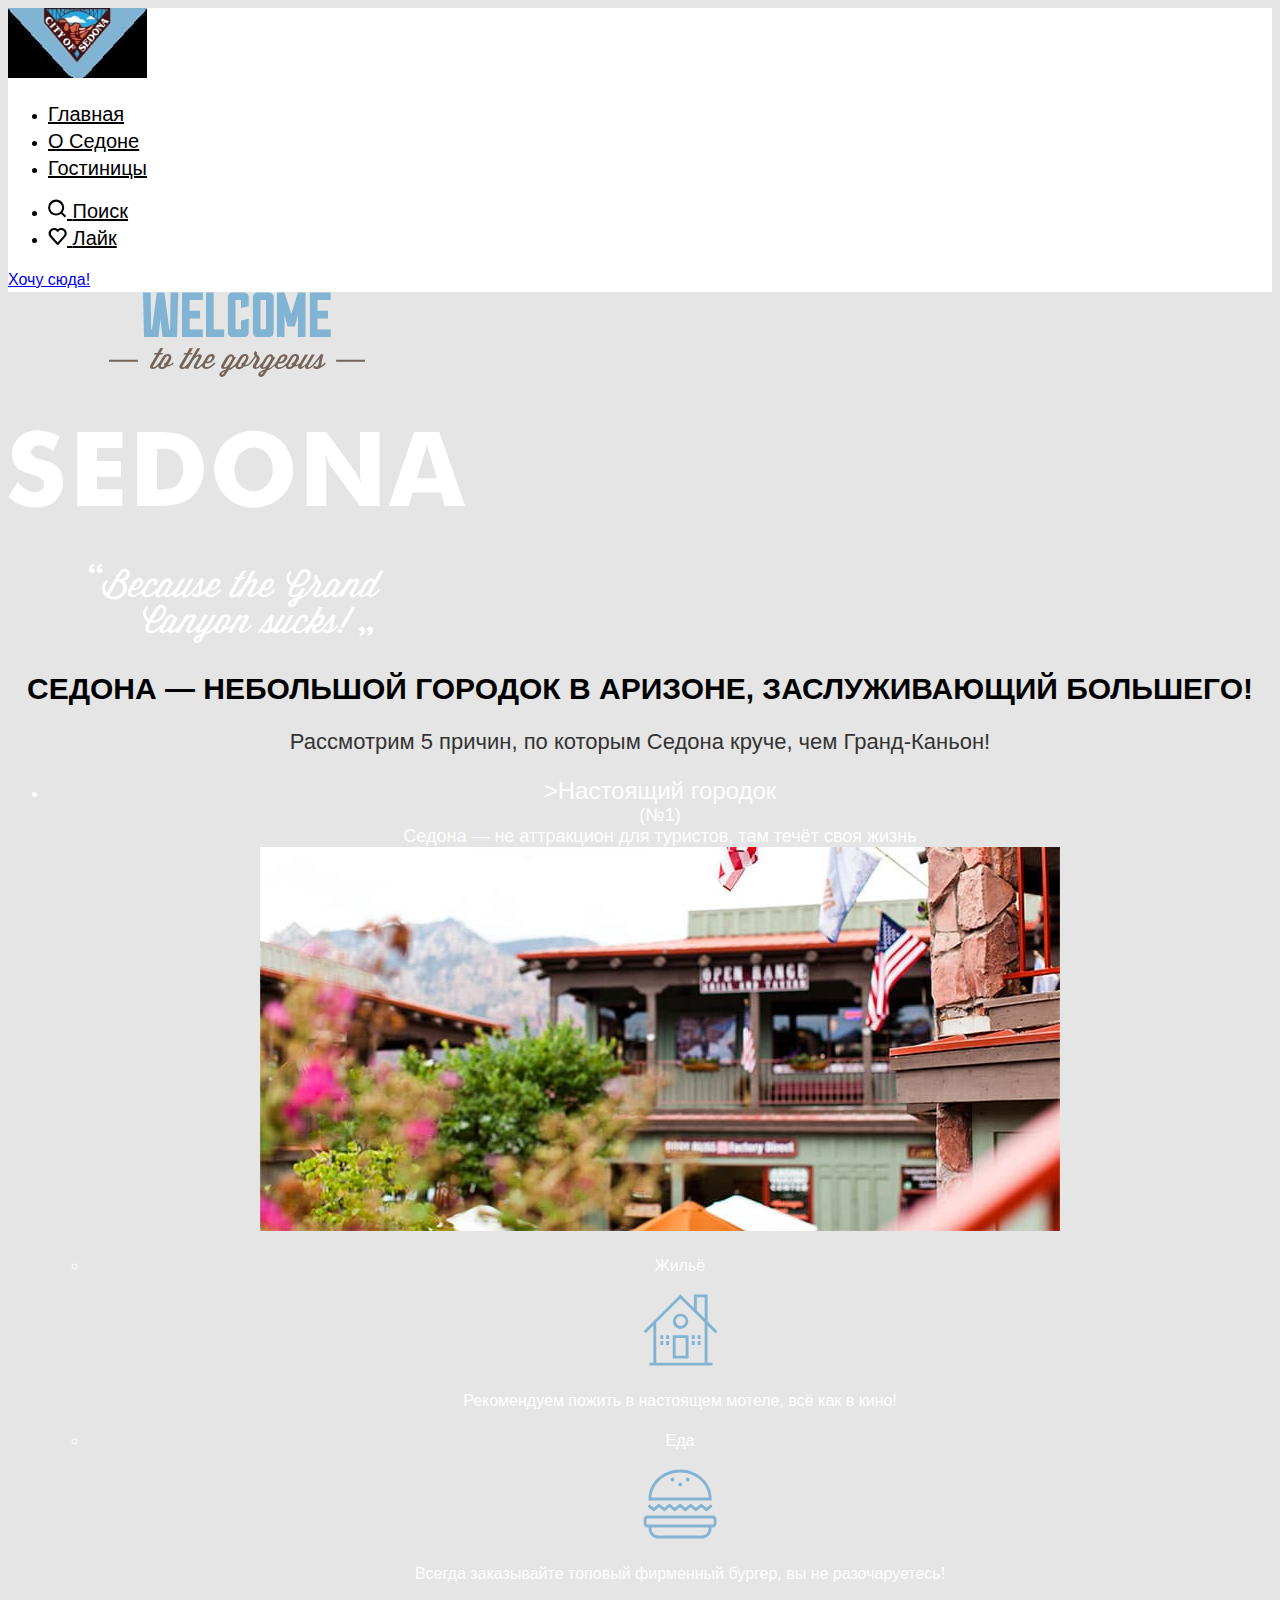
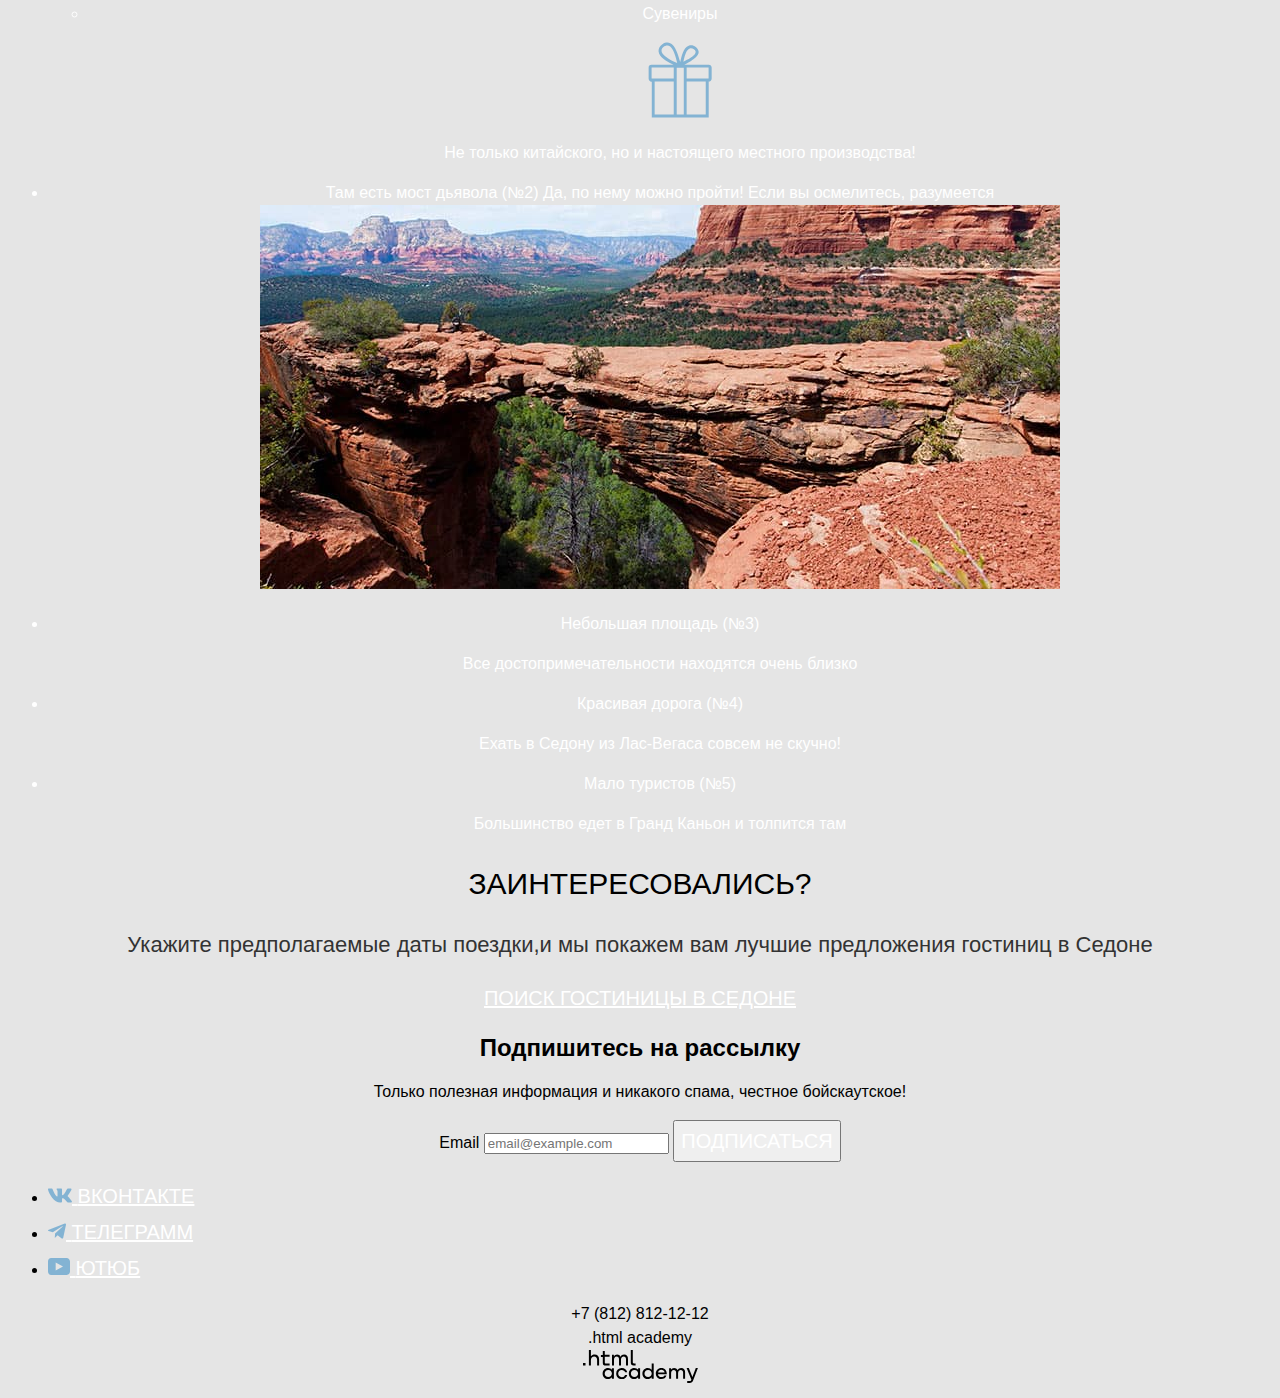
==== index.html @ 37988f54 "Базовая стилизация главной страницы" ====
<!DOCTYPE html>
<html lang="ru">

<head>
  <meta charset="utf-8">
  <title>HTML Academy: Седона</title>

  <link rel="stylesheet" href="styles/styles.css">

</head>

<body>
  <header class="page-header">
    <nav class="navigation">
      <a href="#">
        <img src="images/logo.jpg" width="139" height="70"alt="logo">
      </a>
      <ul class="navigation-list">
        <li class="navigation-item">
          <a class="navigation-link" href="#">Главная</a>
        </li>
        <li class="navigation-item">
          <a class="navigation-link" href="#">О Седоне</a>
        </li>
        <li class="navigation-item">
          <a class="navigation-link" href="catalog.html">Гостиницы</a>
        </li>
      </ul>
      <ul class="navigation-user">
        <li class="navigation-item">
          <a class="navigation-link" href="#"><img src="images/search.svg" alt="search">
            <span class="visually-hidden">
              Поиск
            </span>
          </a>
        </li>
        <li class="navigation-item">
          <a class="navigation-link" href="#"><img src="images/favorite.svg" alt="favorite">
            <span class="visually-hidden">
              Лайк
            </span>
          </a>
        </li>
      </ul>
      <div>
        <a href="#">Хочу сюда!</a>
      </div>

    </nav>
  </header>
  <main class="invite">
    <img class="invite" src="images/welcome.svg" width="458" height="352" alt="welcome-to-sedona">
    <h1 class="clarification">Седона — небольшой городок в Аризоне,
      заслуживающий большего!</h1>
    <p class="clarification-link">Рассмотрим 5 причин, по которым Седона круче, чем Гранд-Каньон!</p>
    <section class="description">
      <ul class="description">
        <li>
          <div class="description-subtitle">>Настоящий городок</div> 
          <div class="description-lead">(№1)</div> 
          <div class="description-text">Седона — не аттракцион для туристов, там течёт своя жизнь</div>
          <img src="images/photo-1.jpg"  width="800" height="384" alt="old-house">
          <ul>
            <li>
              <p>Жильё</p>
              <img src="images/house.svg"  width="75" height="72" alt="house">
              <p> Рекомендуем пожить в настоящем мотеле,
                всё как в кино!</p>
            </li>
            <li>
              <p>Еда</p>
              <img src="images/food.svg" width="74" height="70" alt="food">
              <p>Всегда заказывайте
                топовый фирменный бургер, вы не разочаруетесь!</p>
            </li>
            <li>
              <p>Сувениры</p>
              <img src="images/present.svg"  width="64" height="76" alt="present">
              <p>Не только китайского,
                но и настоящего местного производства!</p>
            </li>
          </ul>
        </li>
        <li>
          <div>Там есть мост дьявола (№2) Да, по нему можно пройти! Если вы осмелитесь, разумеется</div>
          <img src="images/photo-2.jpg"  width="800" height="384" alt="mountain">
        </li>
        <li>
          <p>Небольшая площадь (№3) </p>
          <p>Все достопримечательности находятся очень близко</p>
        </li>
        <li>
          <p>Красивая дорога (№4)</p>
          <p>Ехать в Седону из Лас-Вегаса совсем не скучно!</p>
        </li>
        <li>
          <p>Мало туристов (№5)</p>
          <p>Большинство едет в Гранд Каньон и толпится там</p>
        </li>
      </ul>
    </section>
    <section class="interest">
      <li class="interest-item">
        <p class="interest-text">Заинтересовались?</p>
        <p class="interest-desc">Укажите предполагаемые даты поездки,и мы покажем вам лучшие предложения гостиниц в Седоне
        </p>
        <a class="button" href="#">Поиск гостиницы в Седоне</a>
      </li>
    </section>
  </main>

  <footer class="page-footer">
    <section class="newsletter">
      
      <h2 class="page-footer-title">Подпишитесь на рассылку</h2>
      <p>Только полезная информация и никакого спама, честное бойскаутское!</p>
      <form class="newsletter-form" action="https://echo.htmlacademy.ru/" method="post">
        <label for="newsletter-email">Email</label>
        <input class="field" placeholder="email@example.com" type="email" name="newsletter-email" id="newsletter-email"
          required>
        <button class="button newsletter-button" type="submit">
          <span class="visually-hidden">Подписаться</span>
        </button>
      </form>
    </section>
    <section class="footer-social">
      <ul class="footer-social-list">
        <li class="footer-social-item">
          <a class="button" href="https://vk.com/htmlacademy"><img src="images/vk.svg" alt="vk">
            <span class="visually-hidden">ВКонтакте</span>
          </a>
        </li>
        <li class="footer-social-item">
          <a class="button" href="https://t.me/htmlacademy"><img src="images/telegram.svg" alt="telegram">
            <span class="visually-hidden">Телеграмм</span>
          </a>
        </li>
        <li class="footer-social-item">
          <a class="button" href="https://www.youtube.com/user/htmlacademyru"><img src="images/youtube.svg"
              alt="youtube">
            <span class="visually-hidden">Ютюб</span>
          </a>
        </li>
      </ul>
    </section>
    <li class="contacts-phone" href="tel:+78005558628">+7 (812) 812-12-12</li>
    <li class="about-text" class="htmlacademy-link" href="https://htmlacademy.ru/">.html academy</li>
    <img class="footer-logo-HTML" src="images/HTML Academy.svg" alt="HTML-Academy">

  </footer>


</body>

</html>
---- styles/styles.css ----
@font-face {
  font-family: "PT Sans";
  font-style: normal;
  font-weight: 400;
  src: url("fonts/pt-sans-regular.woff2") format("woff2");
  font-display: swap;
}

@font-face {
  font-family: "PT Sans";
  font-style: normal;
  font-weight: 700;
  src: url("fonts/pt-sans-bold.woff2") format("woff2");
  font-display: swap;
}

@font-face {
  font-family: "PT Sans";
  font-style: italic;
  font-weight: 400;
  src: url("fonts/pt-sans-italic.woff2") format("woff2");
  font-display: swap;
}

@font-face {
  font-family: "PT Sans";
  font-style: italic;
  font-weight: 700;
  src: url("fonts/pt-sans-bold-italic.woff2") format("woff2");
  font-display: swap;
}

body {
  font-family: "PT Sans", sans-serif;
  font-size: 16px;
  line-height: 24px;
  color: #000000;
  background: #E5E5E5;
}

.page-header {
  color: #000000;
  background: #FFFFFF;
}

  .navigation-link {
  font-size: 20px;
  line-height: 26px;
  color: #000000;
}


.invite {
  background-image: url("images/background-header.jpg");
}

.clarification{
  text-align: center;
  text-transform: uppercase;
  font-size: 30px;
  line-height: 36px;
}

.clarification-link{
  text-align: center;
  color: #333333;
  font-size: 22px;
  line-height: 26px;
}

.description{
  text-align: center;
  color: #FFFFFF;
}

.description-subtitle{
  font-size: 24px;
  line-height: 28px;
}

.description-lead{
  font-size: 18px;
line-height: 21px;
}

.description-text{
  font-size: 18px;
  line-height: 21px;
}

.interest{
  text-align: center;
}

.interest-text{
  font-size: 30px;
  line-height: 36px;
  text-transform: uppercase;
}

.interest-desc{
  font-size: 22px;
  line-height: 26px;
  color: #333333;
}

.button{
  font-size: 20px;
  line-height: 36px;
  text-transform: uppercase;
  color: #FFFFFF;
}

.page-footer {
  background-image: url("images/background-footer.jpg")
}

.page-footer {
  text-align: center;
}

.footer-social-item {
  text-align: left;
}

.footer-logo-HTML {
  text-align: right;
}
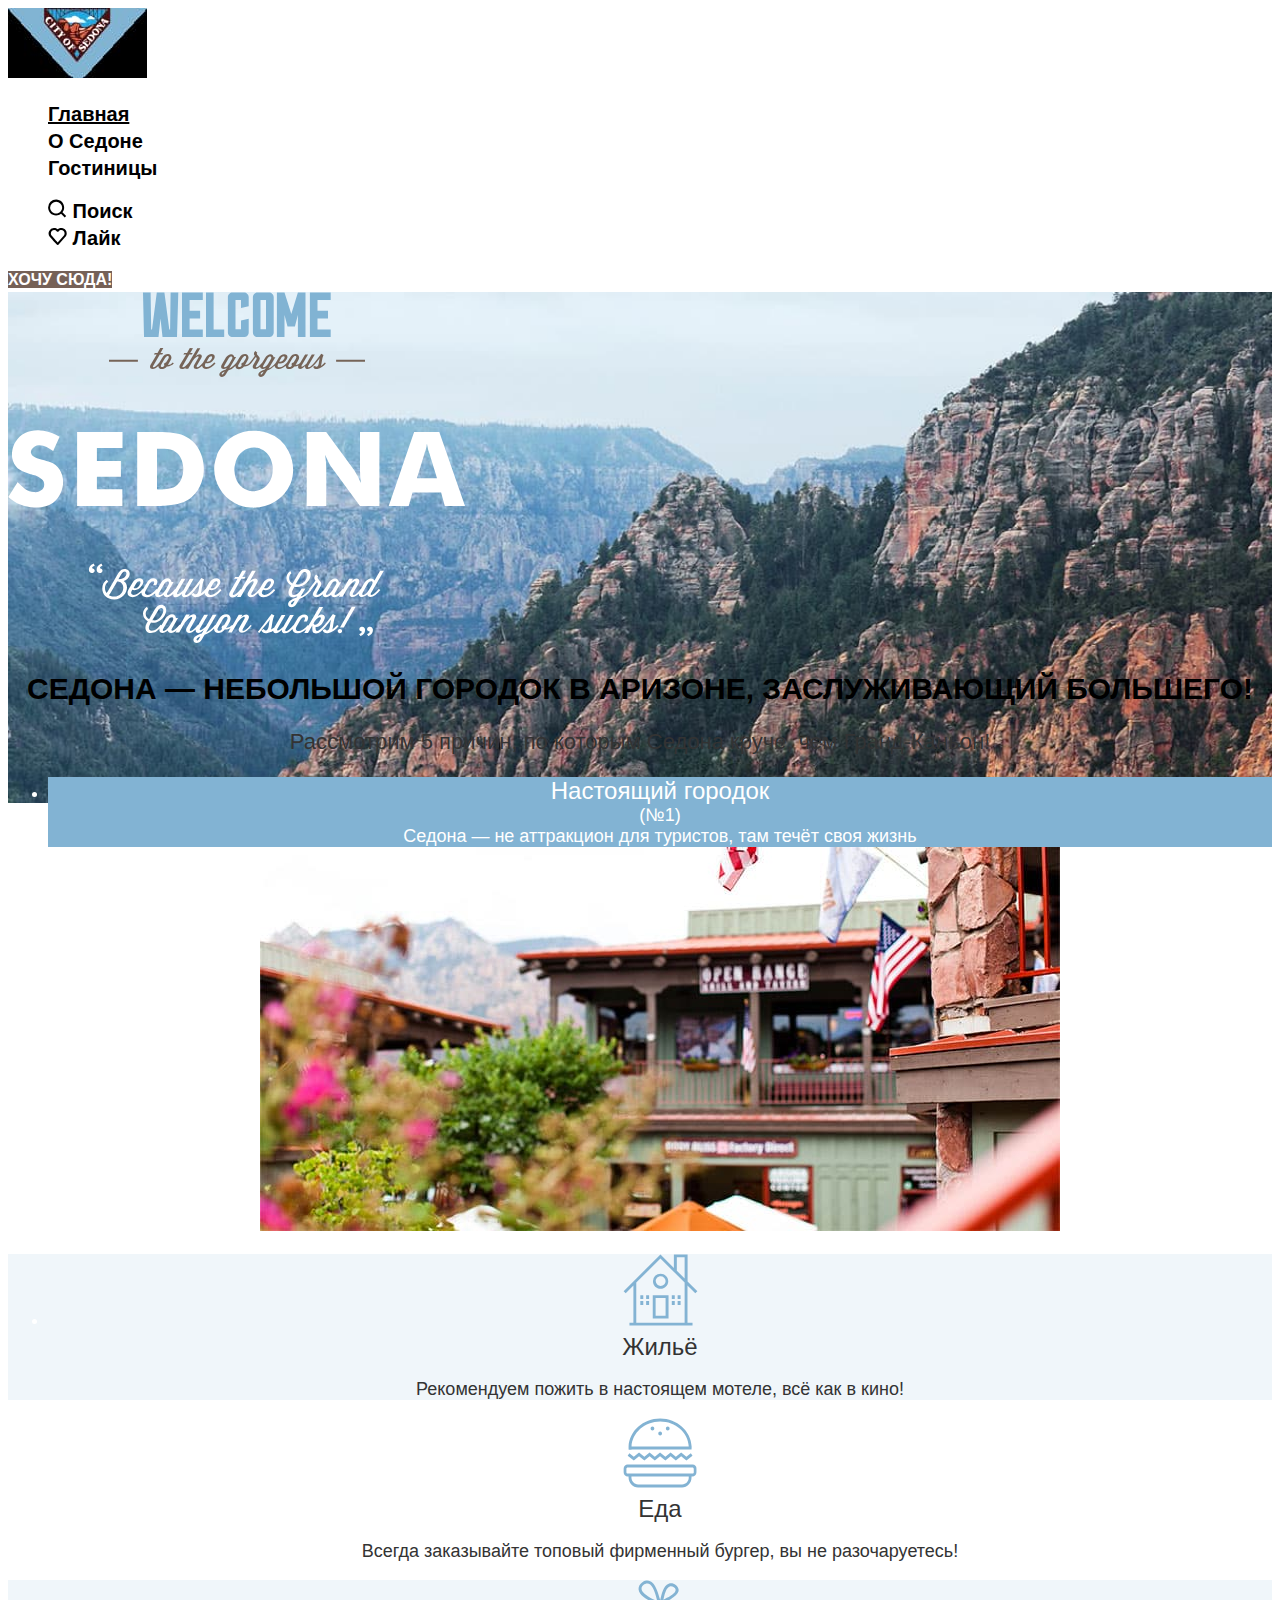
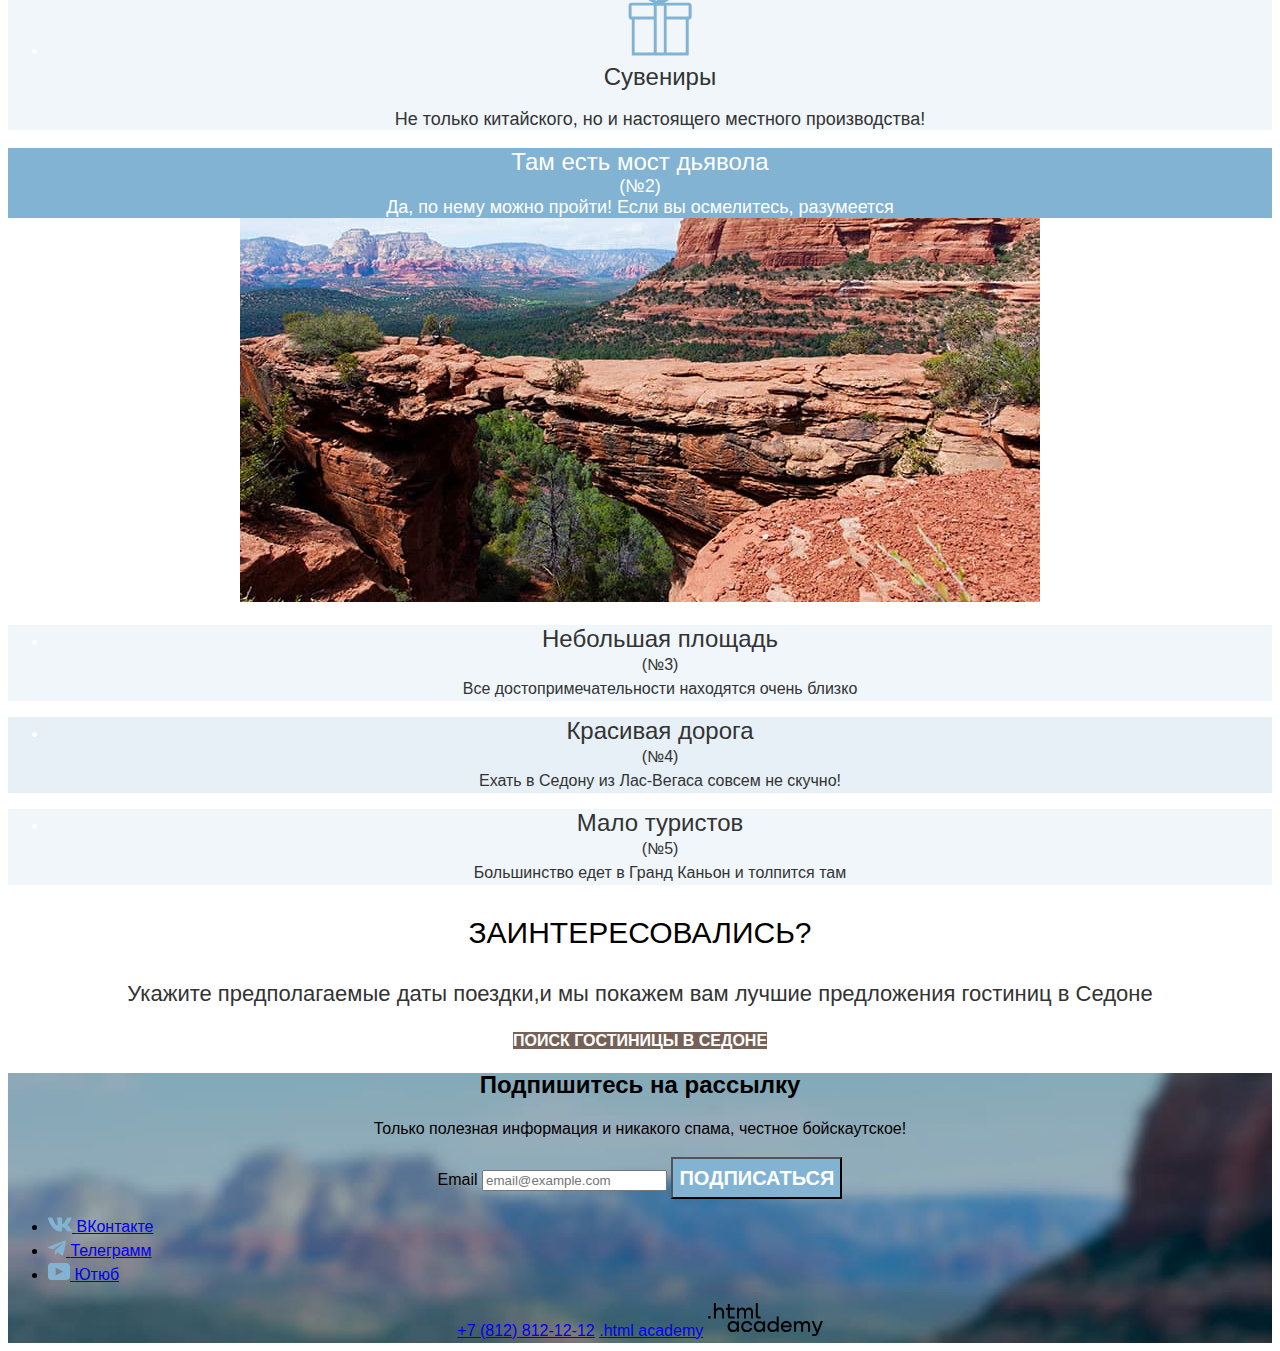
==== commit fd728ce1: "Базовая стилизация главной страницы" ====
--- a/index.html
+++ b/index.html
@@ -13,11 +13,11 @@
   <header class="page-header">
     <nav class="navigation">
       <a href="#">
-        <img src="images/logo.jpg" width="139" height="70"alt="logo">
+        <img src="images/logo.jpg" width="139" height="70" alt="logo">
       </a>
       <ul class="navigation-list">
         <li class="navigation-item">
-          <a class="navigation-link" href="#">Главная</a>
+          <a class="navigation-link-prime" href="#">Главная</a>
         </li>
         <li class="navigation-item">
           <a class="navigation-link" href="#">О Седоне</a>
@@ -43,66 +43,82 @@
         </li>
       </ul>
       <div>
-        <a href="#">Хочу сюда!</a>
+        <a class="button" href="#">Хочу сюда!</a>
       </div>
 
     </nav>
   </header>
   <main class="invite">
-    <img class="invite" src="images/welcome.svg" width="458" height="352" alt="welcome-to-sedona">
+    <img class="invite-img" src="images/welcome.svg" width="458" height="352" alt="welcome-to-sedona">
     <h1 class="clarification">Седона — небольшой городок в Аризоне,
       заслуживающий большего!</h1>
     <p class="clarification-link">Рассмотрим 5 причин, по которым Седона круче, чем Гранд-Каньон!</p>
     <section class="description">
       <ul class="description">
         <li>
-          <div class="description-subtitle">>Настоящий городок</div> 
-          <div class="description-lead">(№1)</div> 
+          <div class="description-subtitle">Настоящий городок</div>
+          <div class="description-lead">(№1)</div>
           <div class="description-text">Седона — не аттракцион для туристов, там течёт своя жизнь</div>
-          <img src="images/photo-1.jpg"  width="800" height="384" alt="old-house">
-          <ul>
-            <li>
-              <p>Жильё</p>
-              <img src="images/house.svg"  width="75" height="72" alt="house">
-              <p> Рекомендуем пожить в настоящем мотеле,
-                всё как в кино!</p>
-            </li>
-            <li>
-              <p>Еда</p>
-              <img src="images/food.svg" width="74" height="70" alt="food">
-              <p>Всегда заказывайте
-                топовый фирменный бургер, вы не разочаруетесь!</p>
-            </li>
-            <li>
-              <p>Сувениры</p>
-              <img src="images/present.svg"  width="64" height="76" alt="present">
-              <p>Не только китайского,
-                но и настоящего местного производства!</p>
-            </li>
-          </ul>
+          <img src="images/photo-1.jpg" width="800" height="384" alt="old-house">
         </li>
+      </ul>
+      <ul class="description-house-all">
         <li>
-          <div>Там есть мост дьявола (№2) Да, по нему можно пройти! Если вы осмелитесь, разумеется</div>
-          <img src="images/photo-2.jpg"  width="800" height="384" alt="mountain">
+          <img class="description-house" src="images/house.svg" width="75" height="72" alt="house">
+          <div class="description-subtitle-house">Жильё</div>
+          <p class="description-house"> Рекомендуем пожить в настоящем мотеле,
+            всё как в кино!</p>
         </li>
+      </ul>
+      <ul class="description-food-all">
         <li>
-          <p>Небольшая площадь (№3) </p>
-          <p>Все достопримечательности находятся очень близко</p>
+          <img class="description-food" src="images/food.svg" width="74" height="70" alt="food">
+          <div class="description-subtitle-food">Еда</div>
+          <p class="description-food">Всегда заказывайте
+            топовый фирменный бургер, вы не разочаруетесь!</p>
         </li>
+      </ul>
+      <ul class="description-present-all">
         <li>
-          <p>Красивая дорога (№4)</p>
-          <p>Ехать в Седону из Лас-Вегаса совсем не скучно!</p>
+          <img class="description-present" src="images/present.svg" width="64" height="76" alt="present">
+          <div class="description-subtitle-present">Сувениры</div>
+          <p class="description-present">Не только китайского,
+            но и настоящего местного производства!</p>
         </li>
+      </ul>
+      <li>
+        <div class="description-subtitle">Там есть мост дьявола</div>
+        <div class="description-lead">(№2)</div>
+        <div class="description-text">Да, по нему можно пройти! Если вы осмелитесь, разумеется</div>
+        <img class="description-place" src="images/photo-2.jpg" width="800" height="384" alt="mountain">
+      </li>
+      <ul class="description-place-all">
         <li>
-          <p>Мало туристов (№5)</p>
-          <p>Большинство едет в Гранд Каньон и толпится там</p>
+          <div class="description-subtitle-place">Небольшая площадь</div>
+          <div class="description-place">(№3) </div>
+          <div class="description-place">Все достопримечательности находятся очень близко</div>
+        </li>
+      </ul>
+      <ul class="description-road-all">
+        <li>
+          <div class="description-subtitle-road">Красивая дорога</div>
+          <div class="description-road">(№4)</div>
+          <div class="description-road">Ехать в Седону из Лас-Вегаса совсем не скучно!</div>
+        </li>
+      </ul>
+      <ul class="description-populace-all">
+        <li>
+          <div class="description-subtitle-populace">Мало туристов</div>
+          <div class="description-populace">(№5)</div>
+          <div class="description-populace">Большинство едет в Гранд Каньон и толпится там</div>
         </li>
       </ul>
     </section>
     <section class="interest">
       <li class="interest-item">
         <p class="interest-text">Заинтересовались?</p>
-        <p class="interest-desc">Укажите предполагаемые даты поездки,и мы покажем вам лучшие предложения гостиниц в Седоне
+        <p class="interest-desc">Укажите предполагаемые даты поездки,и мы покажем вам лучшие предложения гостиниц в
+          Седоне
         </p>
         <a class="button" href="#">Поиск гостиницы в Седоне</a>
       </li>
@@ -111,7 +127,7 @@
 
   <footer class="page-footer">
     <section class="newsletter">
-      
+
       <h2 class="page-footer-title">Подпишитесь на рассылку</h2>
       <p>Только полезная информация и никакого спама, честное бойскаутское!</p>
       <form class="newsletter-form" action="https://echo.htmlacademy.ru/" method="post">
@@ -126,27 +142,28 @@
     <section class="footer-social">
       <ul class="footer-social-list">
         <li class="footer-social-item">
-          <a class="button" href="https://vk.com/htmlacademy"><img src="images/vk.svg" alt="vk">
+          <a class="footer-social-link" href="https://vk.com/htmlacademy"><img src="images/vk.svg" alt="vk">
             <span class="visually-hidden">ВКонтакте</span>
           </a>
         </li>
         <li class="footer-social-item">
-          <a class="button" href="https://t.me/htmlacademy"><img src="images/telegram.svg" alt="telegram">
+          <a class="footer-social-link" href="https://t.me/htmlacademy"><img src="images/telegram.svg" alt="telegram">
             <span class="visually-hidden">Телеграмм</span>
           </a>
         </li>
         <li class="footer-social-item">
-          <a class="button" href="https://www.youtube.com/user/htmlacademyru"><img src="images/youtube.svg"
+          <a class="footer-social-link" href="https://www.youtube.com/user/htmlacademyru"><img src="images/youtube.svg"
               alt="youtube">
             <span class="visually-hidden">Ютюб</span>
           </a>
         </li>
       </ul>
     </section>
-    <li class="contacts-phone" href="tel:+78005558628">+7 (812) 812-12-12</li>
-    <li class="about-text" class="htmlacademy-link" href="https://htmlacademy.ru/">.html academy</li>
-    <img class="footer-logo-HTML" src="images/HTML Academy.svg" alt="HTML-Academy">
-
+    <li>
+      <a class="contacts-phone" href="tel:+78005558628">+7 (812) 812-12-12</a>
+      <a class="about-text" class="htmlacademy-link" href="https://htmlacademy.ru/">.html academy</a>
+      <img class="footer-logo-HTML" src="images/HTML Academy.svg" alt="HTML-Academy">
+    </li>
   </footer>
 
 
--- a/styles/styles.css
+++ b/styles/styles.css
@@ -35,7 +35,35 @@
   font-size: 16px;
   line-height: 24px;
   color: #000000;
-  background: #E5E5E5;
+  background-color: #ffffff;
+}
+
+.button {
+  font-family: inherit;
+  font-size: 16px;
+  line-height: 16px;
+  font-weight: 700;
+  text-align: center;
+  color: #ffffff;
+  background-color: #756157;;
+  text-decoration: none;
+  text-transform: uppercase;
+  cursor: pointer;
+} 
+
+.button-card {
+  color: #242424;
+  background-color: #ffffff;
+}
+
+.button-gallery {
+  color: #242424;
+  background-color: #ffffff;
+}
+
+.button-list{
+  color: #242424;
+  background-color: #ffffff;
 }
 
 .page-header {
@@ -47,11 +75,26 @@
   font-size: 20px;
   line-height: 26px;
   color: #000000;
-}
+  font-weight: 700;
+  text-decoration: none;
+  }
+
+  .navigation-link-prime{
+    font-size: 20px;
+  line-height: 26px;
+  color: #000000;
+  font-weight: 700;
+  }
+
+  .navigation-item{
+    list-style-type: none;
+  }
 
 
 .invite {
-  background-image: url("images/background-header.jpg");
+  background-image: url(../images/background-header.jpg);
+  background-size: 100% auto;
+  background-repeat: no-repeat;
 }
 
 .clarification{
@@ -71,22 +114,124 @@
 .description{
   text-align: center;
   color: #FFFFFF;
+  
 }
 
 .description-subtitle{
   font-size: 24px;
   line-height: 28px;
+  background-color: #82B3D3;
 }
 
 .description-lead{
   font-size: 18px;
 line-height: 21px;
+background-color: #82B3D3;
 }
 
 .description-text{
   font-size: 18px;
   line-height: 21px;
-}
+  background-color: #82B3D3;
+}
+
+.description-house-all{
+  background-color:rgba(131, 179, 211, 0.12);
+}
+
+.description-subtitle-house{
+  color: #333333;
+  Font-style: Bold;
+  Font-size: 24px;
+  Line-height: 28px;
+}
+
+.description-house{
+  font-size: 18px;
+  line-height: 21px;
+  color: #333333;
+}
+
+.description-food-all{
+  background-color:#FFFFFF;
+}
+
+.description-subtitle-food{
+  color: #333333;
+  Font-style: Bold;
+  Font-size: 24px;
+  Line-height: 28px;
+}
+
+.description-food{
+  font-size: 18px;
+  line-height: 21px;
+  color: #333333;
+}
+
+.description-present-all{
+  background-color:rgba(131, 179, 211, 0.12);
+}
+
+.description-subtitle-present{
+  color: #333333;
+  Font-style: Bold;
+  Font-size: 24px;
+  Line-height: 28px;
+}
+
+.description-present{
+  font-size: 18px;
+  line-height: 21px;
+  color: #333333;
+}
+
+.description-place-all{
+  background-color:rgba(131, 179, 211, 0.12);
+}
+
+.description-subtitle-place{
+  color: #333333;
+  Font-style: Bold;
+  Font-size: 24px;
+  Line-height: 28px;
+}
+
+.description-place{
+  color: #333333;
+}
+
+.description-road-all{
+  background-color:rgba(131, 179, 211, 0.2);
+}
+
+.description-subtitle-road{
+  color: #333333;
+  Font-style: Bold;
+  Font-size: 24px;
+  Line-height: 28px;
+}
+
+.description-road{
+  color: #333333;
+}
+
+.description-populace-all{
+  background-color:rgba(131, 179, 211, 0.12);
+}
+
+.description-subtitle-populace{
+  color: #333333;
+  Font-style: Bold;
+  Font-size: 24px;
+  Line-height: 28px;
+}
+
+.description-populace{
+  color: #333333;
+}
+
+
 
 .interest{
   text-align: center;
@@ -104,16 +249,20 @@
   color: #333333;
 }
 
-.button{
+.newsletter-button{
   font-size: 20px;
   line-height: 36px;
   text-transform: uppercase;
   color: #FFFFFF;
+  background-color: #82B3D3;
 }
 
 .page-footer {
-  background-image: url("images/background-footer.jpg")
-}
+  background-image: url(../images/background-footer.jpg);
+  background-size: 100% auto;
+  background-repeat: no-repeat;
+}
+
 
 .page-footer {
   text-align: center;
@@ -125,4 +274,67 @@
 
 .footer-logo-HTML {
   text-align: right;
+}
+
+.inner-header {
+  background-image: url(../images/background-catalog.jpg);
+  background-size: 100%;
+  background-repeat: no-repeat;
+
+}
+
+.breadcrumbs-item{
+  list-style-type: none;
+}
+
+.button-first{
+  background-color: #756157;
+  color: #FFFFFF;
+}
+
+.button-second{
+  background-color: #82B3D3;
+  color: #FFFFFF;
+}
+
+.button-third{
+  background-color: #7DB54F; 
+  color: #FFFFFF;
+}
+
+.button-pagination-link-pagination-current{
+  background-color:#F2F2F2;
+  color:#000000;
+}
+
+.button-pagination-link{
+  background-color: #82B3D3;
+  color: #FFFFFF;
+}
+
+.breadcrumbs-item {
+  font-size: 16px;
+  line-height: 21px;
+}
+
+.catalog-filter-title {
+  font-size: 20px;
+  line-height: 26px;
+  color: #FFFFFF;
+  font-weight: 700;
+}
+
+.catalog-filter-item {
+  color: #FFFFFF;
+  font-weight: 400;
+}
+
+.header-title {
+  font-size: 30px;
+  line-height: 36px;
+  color: #000000;
+}
+
+.select-control {
+  color: #333333;
 }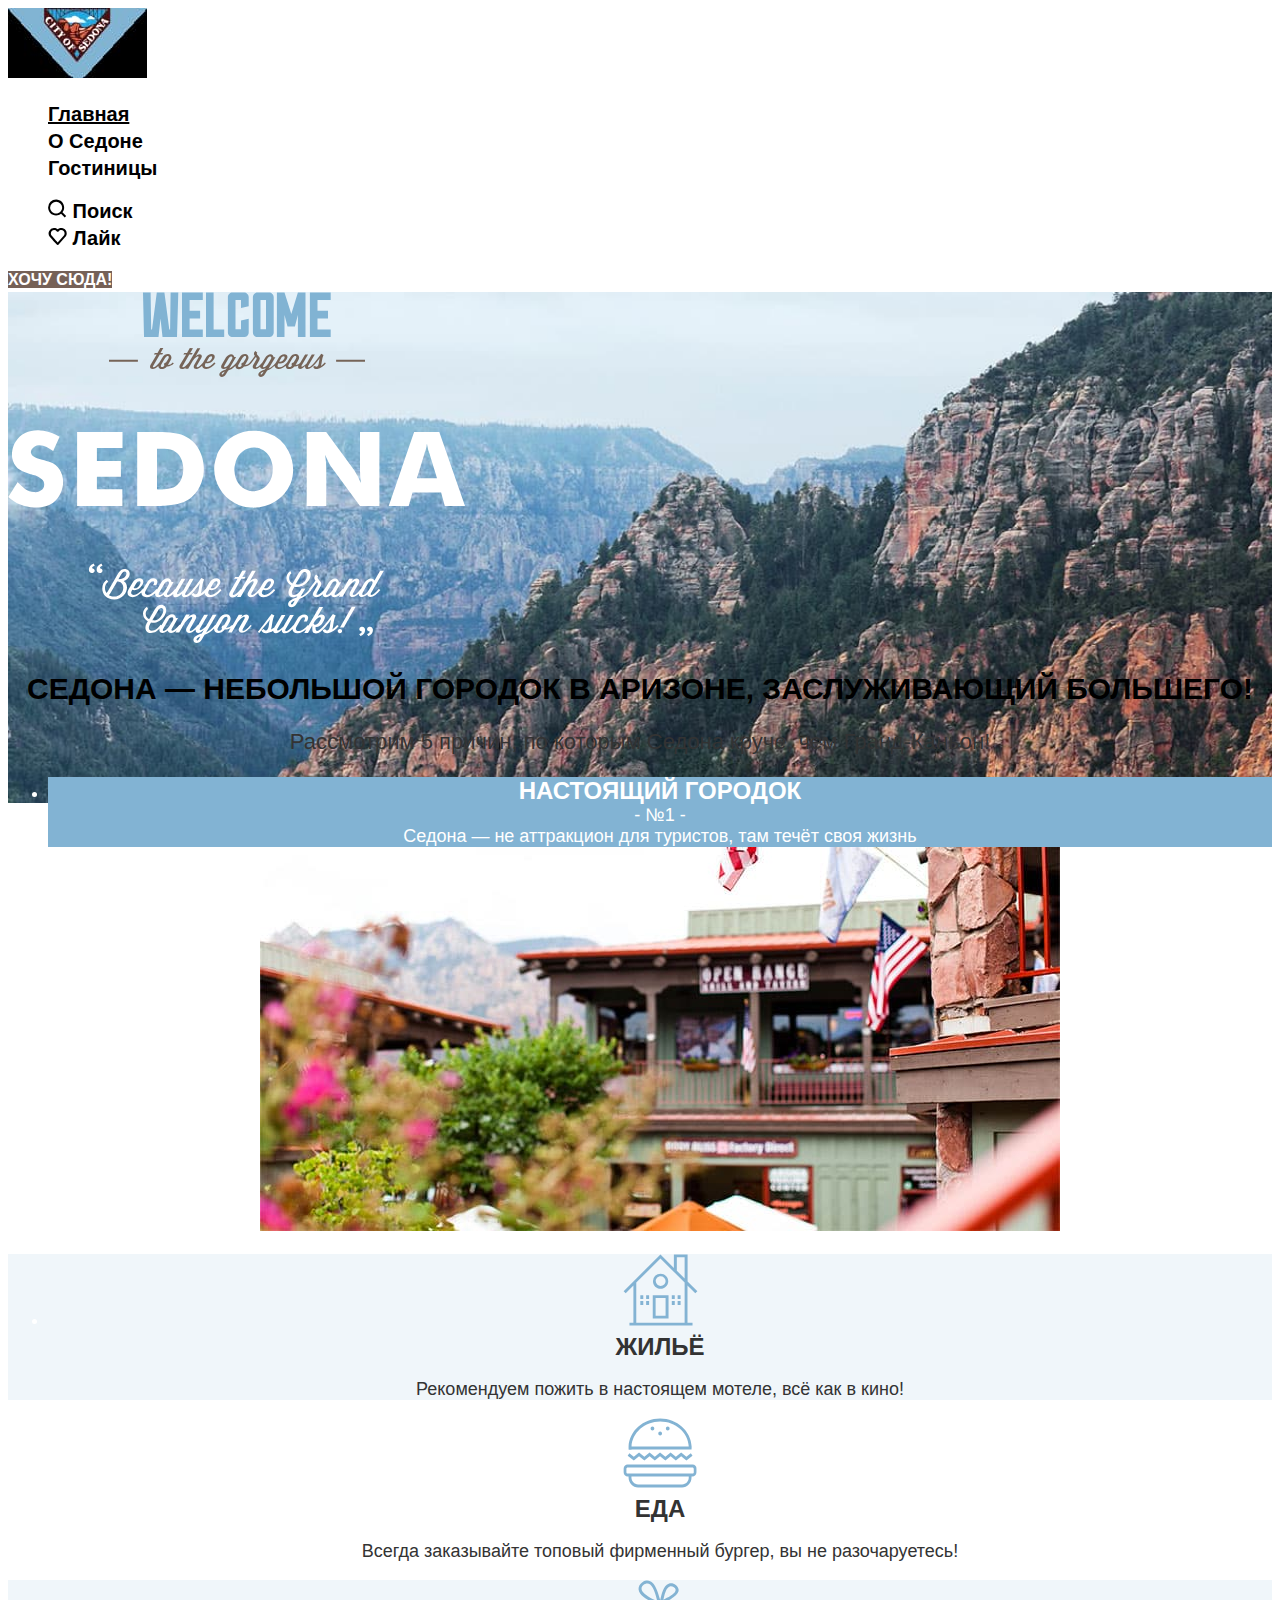
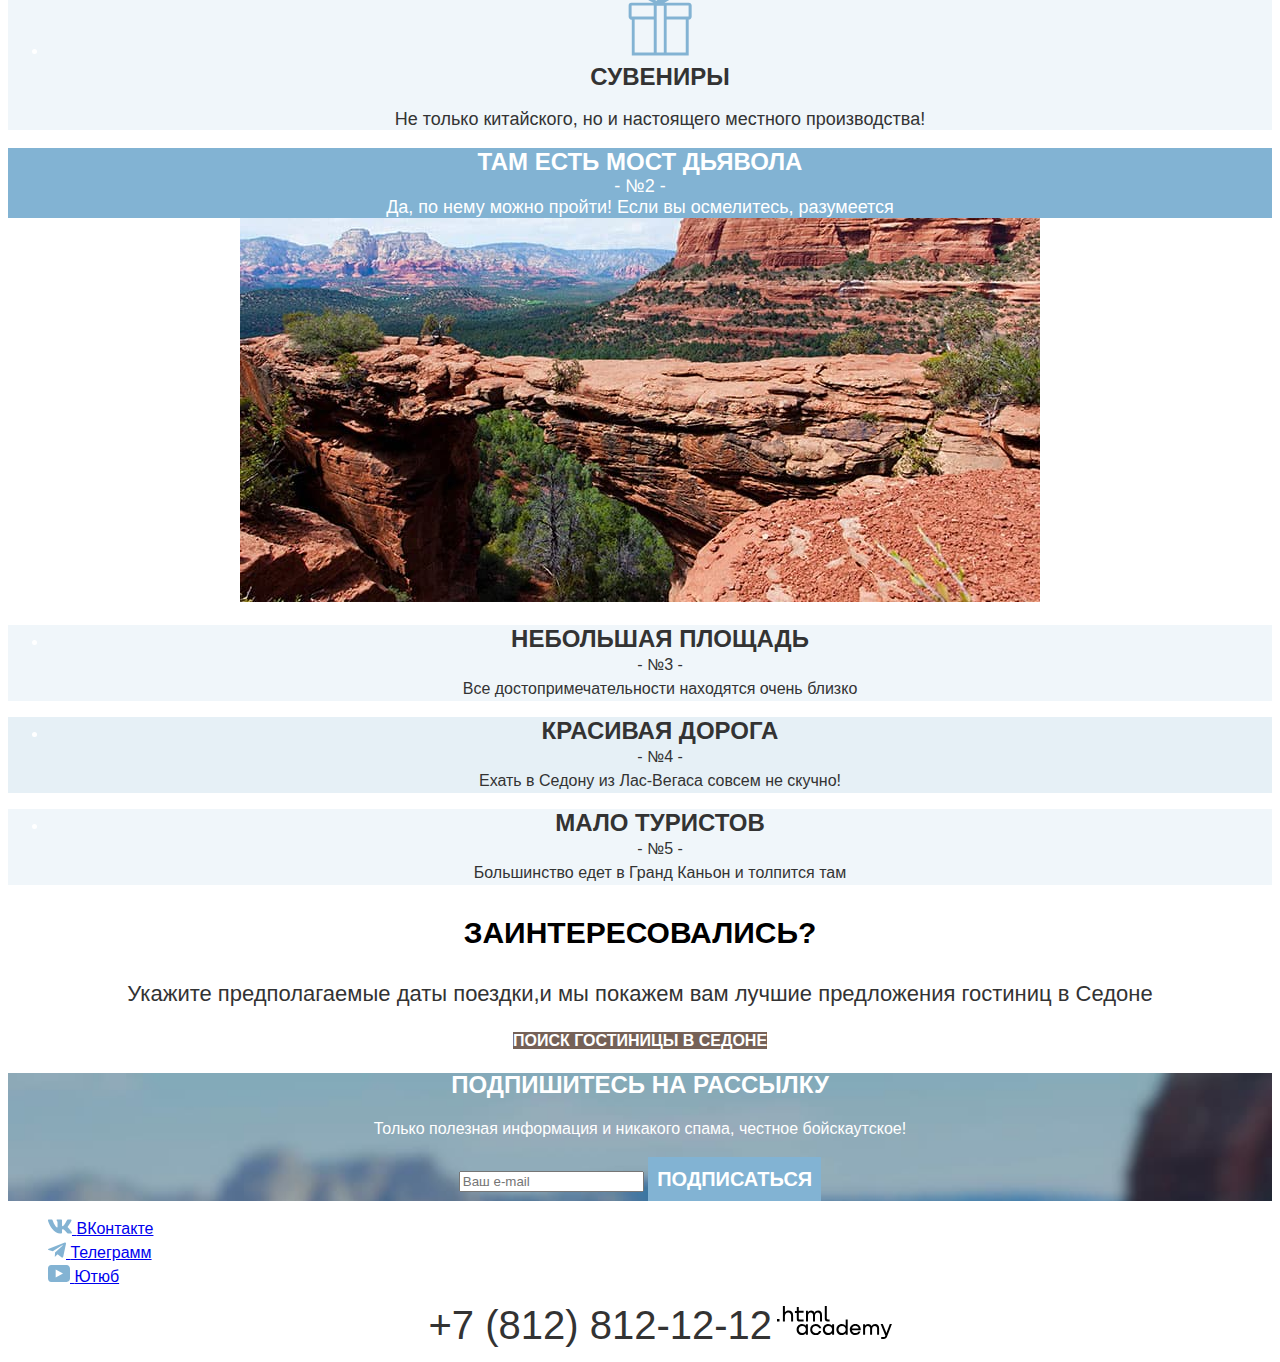
==== commit 57d407f4: "Merge pull request #4 from SeregaGrey/master" ====
--- a/index.html
+++ b/index.html
@@ -45,9 +45,10 @@
       <div>
         <a class="button" href="#">Хочу сюда!</a>
       </div>
-
     </nav>
   </header>
+
+
   <main class="invite">
     <img class="invite-img" src="images/welcome.svg" width="458" height="352" alt="welcome-to-sedona">
     <h1 class="clarification">Седона — небольшой городок в Аризоне,
@@ -57,7 +58,7 @@
       <ul class="description">
         <li>
           <div class="description-subtitle">Настоящий городок</div>
-          <div class="description-lead">(№1)</div>
+          <div class="description-lead">- №1 -</div>
           <div class="description-text">Седона — не аттракцион для туристов, там течёт своя жизнь</div>
           <img src="images/photo-1.jpg" width="800" height="384" alt="old-house">
         </li>
@@ -88,28 +89,28 @@
       </ul>
       <li>
         <div class="description-subtitle">Там есть мост дьявола</div>
-        <div class="description-lead">(№2)</div>
+        <div class="description-lead">- №2 -</div>
         <div class="description-text">Да, по нему можно пройти! Если вы осмелитесь, разумеется</div>
         <img class="description-place" src="images/photo-2.jpg" width="800" height="384" alt="mountain">
       </li>
       <ul class="description-place-all">
         <li>
           <div class="description-subtitle-place">Небольшая площадь</div>
-          <div class="description-place">(№3) </div>
+          <div class="description-place">- №3 - </div>
           <div class="description-place">Все достопримечательности находятся очень близко</div>
         </li>
       </ul>
       <ul class="description-road-all">
         <li>
           <div class="description-subtitle-road">Красивая дорога</div>
-          <div class="description-road">(№4)</div>
+          <div class="description-road">- №4 -</div>
           <div class="description-road">Ехать в Седону из Лас-Вегаса совсем не скучно!</div>
         </li>
       </ul>
       <ul class="description-populace-all">
         <li>
           <div class="description-subtitle-populace">Мало туристов</div>
-          <div class="description-populace">(№5)</div>
+          <div class="description-populace">- №5 -</div>
           <div class="description-populace">Большинство едет в Гранд Каньон и толпится там</div>
         </li>
       </ul>
@@ -123,22 +124,20 @@
         <a class="button" href="#">Поиск гостиницы в Седоне</a>
       </li>
     </section>
-  </main>
-
-  <footer class="page-footer">
     <section class="newsletter">
-
-      <h2 class="page-footer-title">Подпишитесь на рассылку</h2>
+      <h2 class="page-subscribe-title">Подпишитесь на рассылку</h2>
       <p>Только полезная информация и никакого спама, честное бойскаутское!</p>
       <form class="newsletter-form" action="https://echo.htmlacademy.ru/" method="post">
-        <label for="newsletter-email">Email</label>
-        <input class="field" placeholder="email@example.com" type="email" name="newsletter-email" id="newsletter-email"
+        <input class="field" placeholder="Ваш e-mail" type="email" name="newsletter-email" id="newsletter-email"
           required>
         <button class="button newsletter-button" type="submit">
           <span class="visually-hidden">Подписаться</span>
         </button>
       </form>
     </section>
+  </main>
+
+  <footer class="page-footer">
     <section class="footer-social">
       <ul class="footer-social-list">
         <li class="footer-social-item">
@@ -159,14 +158,14 @@
         </li>
       </ul>
     </section>
-    <li>
-      <a class="contacts-phone" href="tel:+78005558628">+7 (812) 812-12-12</a>
-      <a class="about-text" class="htmlacademy-link" href="https://htmlacademy.ru/">.html academy</a>
-      <img class="footer-logo-HTML" src="images/HTML Academy.svg" alt="HTML-Academy">
-    </li>
+    <ul class="footer-contacts-list">
+      <li>
+        <a class="contacts-phone" href="tel:+78005558628">+7 (812) 812-12-12</a>
+        <a class="footer-logo-HTML" href="https://htmlacademy.ru/"><img src="images/HTML Academy.svg"
+            alt="HTML-Academy"></a>
+      </li>
+    </ul>
   </footer>
-
-
 </body>
 
 </html>--- a/styles/styles.css
+++ b/styles/styles.css
@@ -121,6 +121,8 @@
   font-size: 24px;
   line-height: 28px;
   background-color: #82B3D3;
+  font-weight: 700;
+  text-transform: uppercase;
 }
 
 .description-lead{
@@ -144,6 +146,8 @@
   Font-style: Bold;
   Font-size: 24px;
   Line-height: 28px;
+  font-weight: 700;
+  text-transform: uppercase;
 }
 
 .description-house{
@@ -161,6 +165,8 @@
   Font-style: Bold;
   Font-size: 24px;
   Line-height: 28px;
+  font-weight: 700;
+  text-transform: uppercase;
 }
 
 .description-food{
@@ -178,6 +184,8 @@
   Font-style: Bold;
   Font-size: 24px;
   Line-height: 28px;
+  font-weight: 700;
+  text-transform: uppercase;
 }
 
 .description-present{
@@ -195,6 +203,8 @@
   Font-style: Bold;
   Font-size: 24px;
   Line-height: 28px;
+  font-weight: 700;
+  text-transform: uppercase;
 }
 
 .description-place{
@@ -210,6 +220,8 @@
   Font-style: Bold;
   Font-size: 24px;
   Line-height: 28px;
+  font-weight: 700;
+  text-transform: uppercase;
 }
 
 .description-road{
@@ -225,6 +237,8 @@
   Font-style: Bold;
   Font-size: 24px;
   Line-height: 28px;
+  font-weight: 700;
+  text-transform: uppercase;
 }
 
 .description-populace{
@@ -235,18 +249,29 @@
 
 .interest{
   text-align: center;
+  list-style-type: none;
 }
 
 .interest-text{
   font-size: 30px;
   line-height: 36px;
   text-transform: uppercase;
+  font-weight: 700;
 }
 
 .interest-desc{
   font-size: 22px;
   line-height: 26px;
   color: #333333;
+  font-weight: 400;
+}
+
+.newsletter{
+  background-image: url(../images/background-footer.jpg);
+  background-size: 100% auto;
+  background-repeat: no-repeat;
+  text-align: center;
+  color: #FFFFFF;
 }
 
 .newsletter-button{
@@ -255,38 +280,109 @@
   text-transform: uppercase;
   color: #FFFFFF;
   background-color: #82B3D3;
+  border:solid #82B3D3;
+}
+
+.page-subscribe-title{
+  text-transform: uppercase;
 }
 
 .page-footer {
-  background-image: url(../images/background-footer.jpg);
+  text-align: center;
+}
+
+.footer-social-list{
+  list-style-type: none;
+}
+
+.footer-social-item {
+  text-align: left;
+}
+
+.footer-contacts-list{
+  list-style-type: none;
+}
+
+.contacts-phone{
+  text-decoration: none;
+  list-style-type: none;
+  color: #333333;
+  text-align: center;
+  text-transform: uppercase;
+  font-size: 40px;
+  line-height: 40px;
+  font-weight: 400;
+}
+
+.footer-logo-HTML {
+  text-align: right;
+}
+
+
+
+.choice-reserve {
+  background-image: url(../images/background-catalog.jpg);
   background-size: 100% auto;
   background-repeat: no-repeat;
-}
-
-
-.page-footer {
-  text-align: center;
-}
-
-.footer-social-item {
-  text-align: left;
-}
-
-.footer-logo-HTML {
-  text-align: right;
-}
-
-.inner-header {
-  background-image: url(../images/background-catalog.jpg);
-  background-size: 100%;
-  background-repeat: no-repeat;
-
+
+}
+
+.breadcrumbs-item {
+  font-size: 16px;
+  line-height: 21px;
+}
+
+.catalog-filter-title {
+  font-size: 20px;
+  line-height: 26px;
+  color: #FFFFFF;
+  font-weight: 700;
+  text-transform: capitalize;
+}
+
+.catalog-filter-item {
+  color: #FFFFFF;
+  font-weight: 400;
+}
+
+.header-title{
+  font-weight: 700;
+  font-size: 30px;
+  line-height: 36px;
+  text-transform: uppercase;
+  color: #000000;
+}
+
+.select-control {
+  color: #333333;
+}
+
+.inner-header-title{
+  color: #FFFFFF;
+  font-weight: 700;
+  font-size: 60px;
+  line-height: 78px;
+}
+
+.breadcrumbs-link{
+  color: #FFFFFF;
+}
+
+.button-use{
+  background: #82B3D3;
+  color: #FFFFFF;
 }
 
 .breadcrumbs-item{
   list-style-type: none;
 }
 
+.rating{
+  width: 140px;
+  height: 37px;
+  background: #F2F2F2;
+}
+
 .button-first{
   background-color: #756157;
   color: #FFFFFF;
@@ -300,6 +396,10 @@
 .button-third{
   background-color: #7DB54F; 
   color: #FFFFFF;
+}
+
+.pagination-item{
+  box-sizing: border-box;
 }
 
 .button-pagination-link-pagination-current{
@@ -312,29 +412,7 @@
   color: #FFFFFF;
 }
 
-.breadcrumbs-item {
-  font-size: 16px;
-  line-height: 21px;
-}
-
-.catalog-filter-title {
-  font-size: 20px;
-  line-height: 26px;
-  color: #FFFFFF;
-  font-weight: 700;
-}
-
-.catalog-filter-item {
-  color: #FFFFFF;
-  font-weight: 400;
-}
-
-.header-title {
-  font-size: 30px;
-  line-height: 36px;
-  color: #000000;
-}
-
-.select-control {
-  color: #333333;
-}+.newsletter-catalog{
+  text-align: center;
+  text-transform: uppercase;
+}
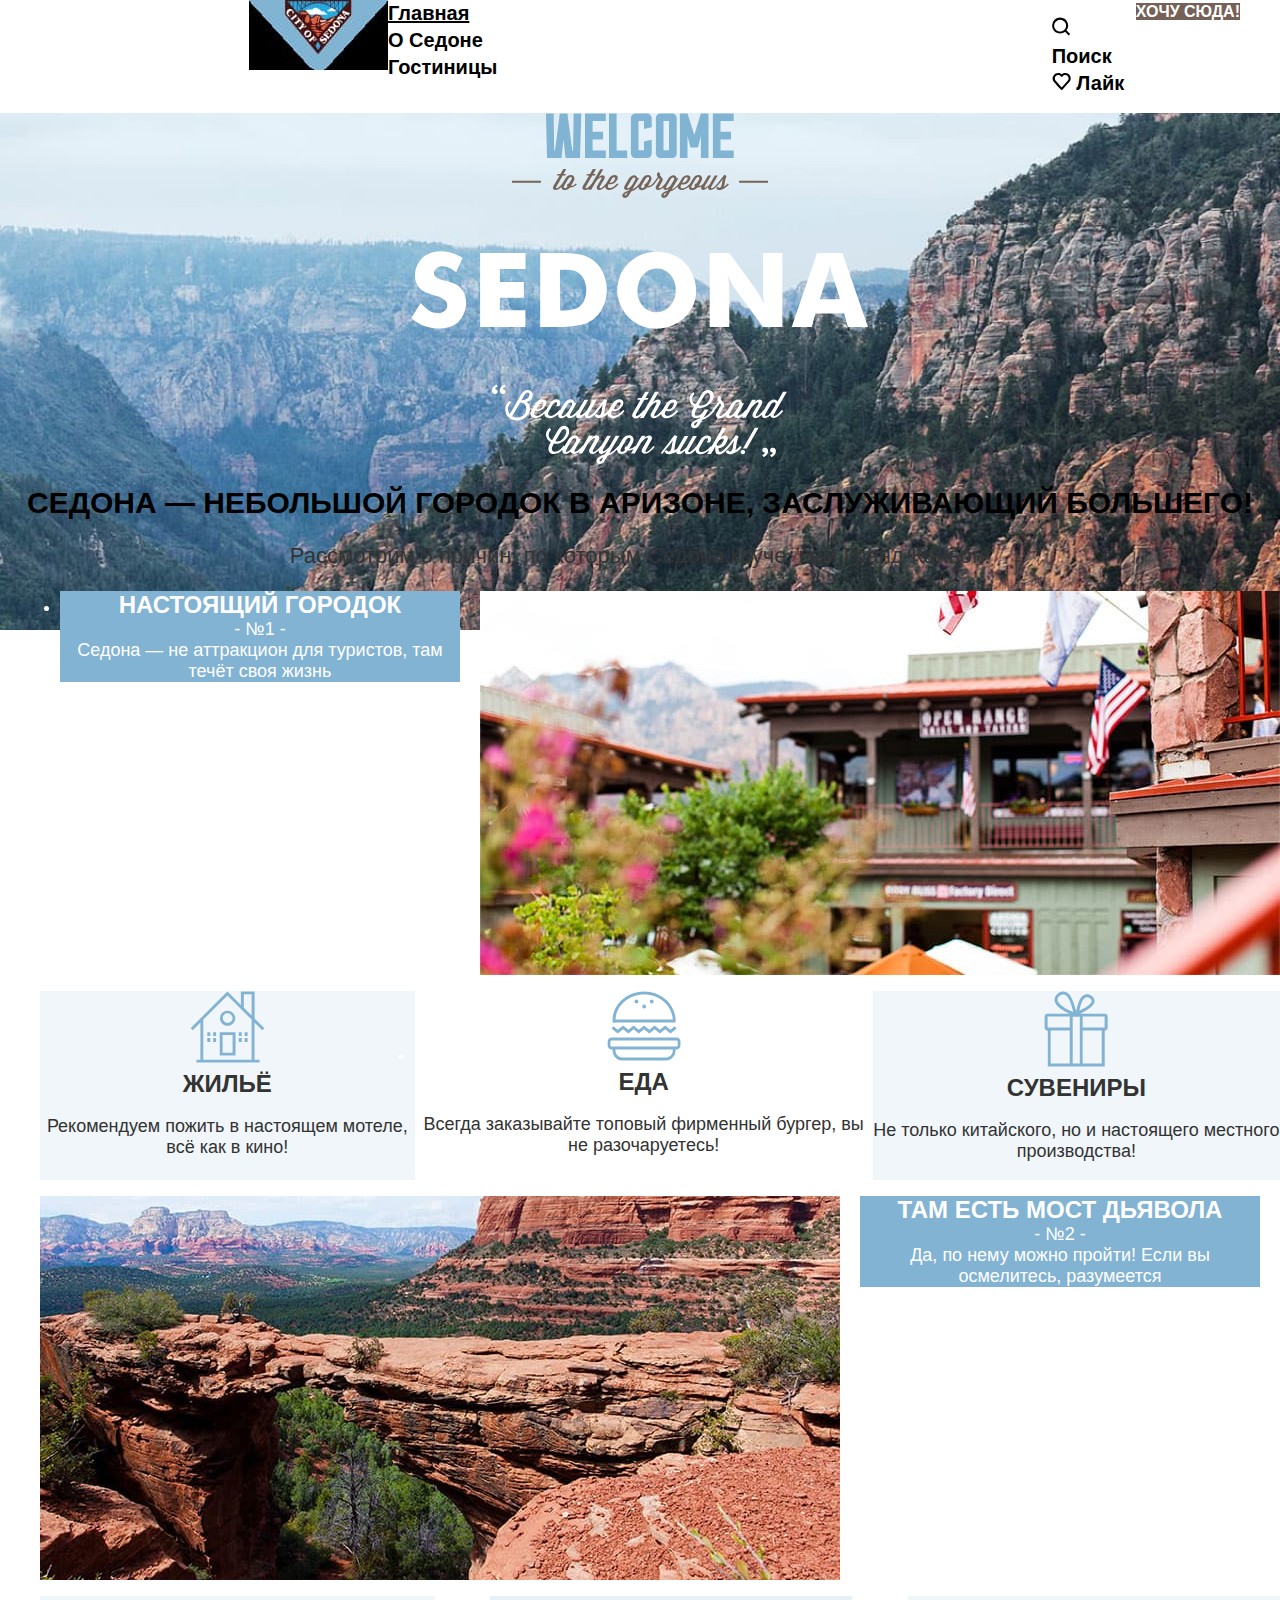
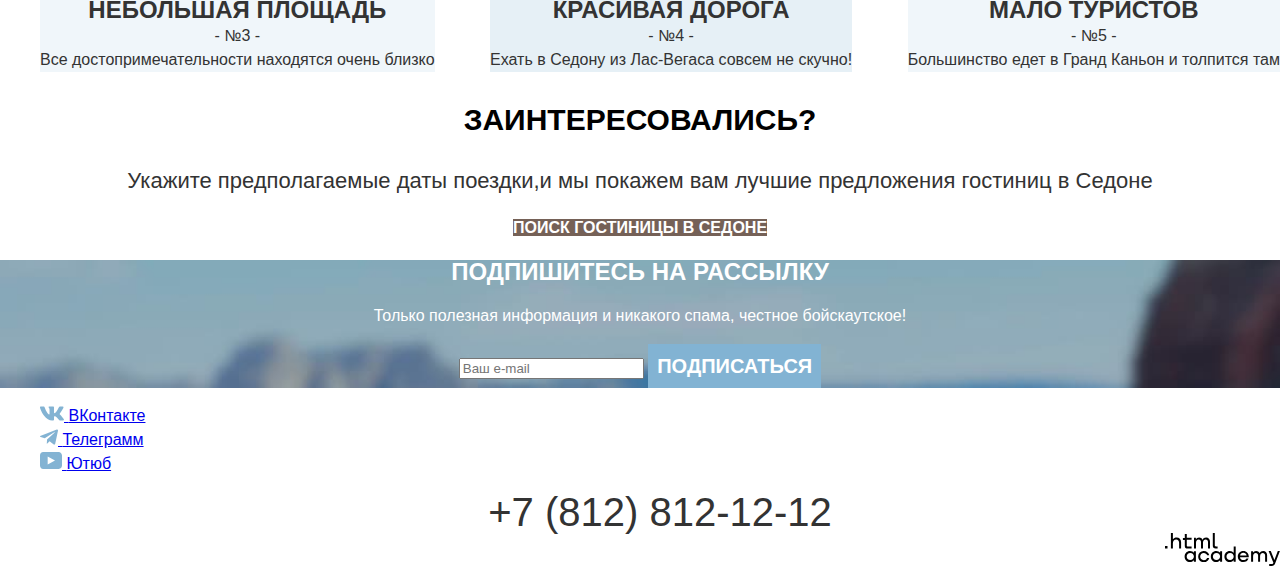
==== commit d458712b: "Сетка для страницы каталога" ====
--- a/index.html
+++ b/index.html
@@ -12,8 +12,7 @@
 <body>
   <header class="page-header">
     <nav class="navigation">
-      <a href="#">
-        <img src="images/logo.jpg" width="139" height="70" alt="logo">
+        <a class="navigation-logo" href="#"></a><img src="images/logo.jpg" width="139" height="70" alt="logo">
       </a>
       <ul class="navigation-list">
         <li class="navigation-item">
@@ -49,66 +48,64 @@
   </header>
 
 
-  <main class="invite">
+  <main class=" main-container invite">
     <img class="invite-img" src="images/welcome.svg" width="458" height="352" alt="welcome-to-sedona">
     <h1 class="clarification">Седона — небольшой городок в Аризоне,
       заслуживающий большего!</h1>
     <p class="clarification-link">Рассмотрим 5 причин, по которым Седона круче, чем Гранд-Каньон!</p>
     <section class="description">
-      <ul class="description">
-        <li>
+      <ul class="description-city">
+        <li class="description-countryside">
           <div class="description-subtitle">Настоящий городок</div>
           <div class="description-lead">- №1 -</div>
           <div class="description-text">Седона — не аттракцион для туристов, там течёт своя жизнь</div>
-          <img src="images/photo-1.jpg" width="800" height="384" alt="old-house">
+        </li>
+        <li class="description-city">
+        <img src="images/photo-1.jpg" width="800" height="384" alt="old-house">
         </li>
       </ul>
-      <ul class="description-house-all">
-        <li>
+      <ul class="description-all">
+        <li class="description-house-all">
           <img class="description-house" src="images/house.svg" width="75" height="72" alt="house">
           <div class="description-subtitle-house">Жильё</div>
           <p class="description-house"> Рекомендуем пожить в настоящем мотеле,
             всё как в кино!</p>
         </li>
-      </ul>
-      <ul class="description-food-all">
-        <li>
+        <li class="description-food-all">
           <img class="description-food" src="images/food.svg" width="74" height="70" alt="food">
           <div class="description-subtitle-food">Еда</div>
           <p class="description-food">Всегда заказывайте
             топовый фирменный бургер, вы не разочаруетесь!</p>
         </li>
-      </ul>
-      <ul class="description-present-all">
-        <li>
+        <li class="description-present-all">
           <img class="description-present" src="images/present.svg" width="64" height="76" alt="present">
           <div class="description-subtitle-present">Сувениры</div>
           <p class="description-present">Не только китайского,
             но и настоящего местного производства!</p>
         </li>
       </ul>
-      <li>
+      <ul class="description-city">
+        <li class="description-city">
+        <img class="description-place" src="images/photo-2.jpg" width="800" height="384" alt="mountain">
+        </li>
+      <li class="description-countryside">
         <div class="description-subtitle">Там есть мост дьявола</div>
         <div class="description-lead">- №2 -</div>
         <div class="description-text">Да, по нему можно пройти! Если вы осмелитесь, разумеется</div>
-        <img class="description-place" src="images/photo-2.jpg" width="800" height="384" alt="mountain">
       </li>
-      <ul class="description-place-all">
-        <li>
+    </ul>
+      <ul class="description-all">
+        <li class="description-place-all">
           <div class="description-subtitle-place">Небольшая площадь</div>
           <div class="description-place">- №3 - </div>
           <div class="description-place">Все достопримечательности находятся очень близко</div>
         </li>
-      </ul>
-      <ul class="description-road-all">
-        <li>
+        <li class="description-road-all">
           <div class="description-subtitle-road">Красивая дорога</div>
           <div class="description-road">- №4 -</div>
           <div class="description-road">Ехать в Седону из Лас-Вегаса совсем не скучно!</div>
         </li>
-      </ul>
-      <ul class="description-populace-all">
-        <li>
+        <li class="description-populace-all">
           <div class="description-subtitle-populace">Мало туристов</div>
           <div class="description-populace">- №5 -</div>
           <div class="description-populace">Большинство едет в Гранд Каньон и толпится там</div>
--- a/styles/styles.css
+++ b/styles/styles.css
@@ -30,7 +30,13 @@
   font-display: swap;
 }
 
+html {
+  height: 100%;
+}
+
 body {
+  margin: 0;
+  min-height: 100%;
   font-family: "PT Sans", sans-serif;
   font-size: 16px;
   line-height: 24px;
@@ -45,11 +51,12 @@
   font-weight: 700;
   text-align: center;
   color: #ffffff;
-  background-color: #756157;;
+  background-color: #756157;
+  ;
   text-decoration: none;
   text-transform: uppercase;
   cursor: pointer;
-} 
+}
 
 .button-card {
   color: #242424;
@@ -61,7 +68,7 @@
   background-color: #ffffff;
 }
 
-.button-list{
+.button-list {
   color: #242424;
   background-color: #ffffff;
 }
@@ -71,24 +78,55 @@
   background: #FFFFFF;
 }
 
-  .navigation-link {
+.navigation {
+  display: flex;
+  width: 1200px;
+  margin: 0 auto;
+}
+
+.navigation-list {
+  margin: 0;
+  padding: 0;
+  width: 390px;
+}
+
+.navigation-user {
+  width: 84px;
+  margin-left: auto;
+}
+
+.navigation-link {
   font-size: 20px;
   line-height: 26px;
   color: #000000;
   font-weight: 700;
   text-decoration: none;
-  }
-
-  .navigation-link-prime{
-    font-size: 20px;
+}
+
+.navigation-logo {
+  width: 139px;
+  margin-left: 70px;
+}
+
+.main-container {
+  flex-grow: 1;
+}
+
+.invite-img {
+  display: block;
+  margin: 0 auto;
+}
+
+.navigation-link-prime {
+  font-size: 20px;
   line-height: 26px;
   color: #000000;
   font-weight: 700;
-  }
-
-  .navigation-item{
-    list-style-type: none;
-  }
+}
+
+.navigation-item {
+  list-style-type: none;
+}
 
 
 .invite {
@@ -97,51 +135,76 @@
   background-repeat: no-repeat;
 }
 
-.clarification{
+.clarification {
   text-align: center;
   text-transform: uppercase;
   font-size: 30px;
   line-height: 36px;
 }
 
-.clarification-link{
+.clarification-link {
   text-align: center;
   color: #333333;
   font-size: 22px;
   line-height: 26px;
 }
 
-.description{
-  text-align: center;
-  color: #FFFFFF;
-  
-}
-
-.description-subtitle{
+.description {
+  text-align: center;
+  color: #FFFFFF;
+}
+
+.description-city {
+  display: flex;
+  justify-content: space-between;
+}
+
+.description-countryside{
+  justify-content: space-between;
+  width: 400px;
+  margin: 0 auto;
+  
+}
+
+.description-all {
+  display: flex;
+  justify-content: space-between;
+  
+
+}
+
+.description-subtitle {
   font-size: 24px;
   line-height: 28px;
   background-color: #82B3D3;
   font-weight: 700;
   text-transform: uppercase;
-}
-
-.description-lead{
-  font-size: 18px;
-line-height: 21px;
-background-color: #82B3D3;
-}
-
-.description-text{
+  flex-direction: column;
+
+}
+
+.description-lead {
   font-size: 18px;
   line-height: 21px;
   background-color: #82B3D3;
-}
-
-.description-house-all{
-  background-color:rgba(131, 179, 211, 0.12);
-}
-
-.description-subtitle-house{
+  flex-direction: column;
+
+}
+
+.description-text {
+  font-size: 18px;
+  line-height: 21px;
+  background-color: #82B3D3;
+  flex-direction: column;
+
+}
+
+.description-house-all {
+  background-color: rgba(131, 179, 211, 0.12);
+
+}
+
+.description-subtitle-house {
   color: #333333;
   Font-style: Bold;
   Font-size: 24px;
@@ -150,17 +213,17 @@
   text-transform: uppercase;
 }
 
-.description-house{
+.description-house {
   font-size: 18px;
   line-height: 21px;
   color: #333333;
 }
 
-.description-food-all{
-  background-color:#FFFFFF;
-}
-
-.description-subtitle-food{
+.description-food-all {
+  background-color: #FFFFFF;
+}
+
+.description-subtitle-food {
   color: #333333;
   Font-style: Bold;
   Font-size: 24px;
@@ -169,17 +232,17 @@
   text-transform: uppercase;
 }
 
-.description-food{
+.description-food {
   font-size: 18px;
   line-height: 21px;
   color: #333333;
 }
 
-.description-present-all{
-  background-color:rgba(131, 179, 211, 0.12);
-}
-
-.description-subtitle-present{
+.description-present-all {
+  background-color: rgba(131, 179, 211, 0.12);
+}
+
+.description-subtitle-present {
   color: #333333;
   Font-style: Bold;
   Font-size: 24px;
@@ -188,17 +251,17 @@
   text-transform: uppercase;
 }
 
-.description-present{
+.description-present {
   font-size: 18px;
   line-height: 21px;
   color: #333333;
 }
 
-.description-place-all{
-  background-color:rgba(131, 179, 211, 0.12);
-}
-
-.description-subtitle-place{
+.description-place-all {
+  background-color: rgba(131, 179, 211, 0.12);
+}
+
+.description-subtitle-place {
   color: #333333;
   Font-style: Bold;
   Font-size: 24px;
@@ -207,15 +270,15 @@
   text-transform: uppercase;
 }
 
-.description-place{
-  color: #333333;
-}
-
-.description-road-all{
-  background-color:rgba(131, 179, 211, 0.2);
-}
-
-.description-subtitle-road{
+.description-place {
+  color: #333333;
+}
+
+.description-road-all {
+  background-color: rgba(131, 179, 211, 0.2);
+}
+
+.description-subtitle-road {
   color: #333333;
   Font-style: Bold;
   Font-size: 24px;
@@ -224,15 +287,15 @@
   text-transform: uppercase;
 }
 
-.description-road{
-  color: #333333;
-}
-
-.description-populace-all{
-  background-color:rgba(131, 179, 211, 0.12);
-}
-
-.description-subtitle-populace{
+.description-road {
+  color: #333333;
+}
+
+.description-populace-all {
+  background-color: rgba(131, 179, 211, 0.12);
+}
+
+.description-subtitle-populace {
   color: #333333;
   Font-style: Bold;
   Font-size: 24px;
@@ -241,32 +304,32 @@
   text-transform: uppercase;
 }
 
-.description-populace{
-  color: #333333;
-}
-
-
-
-.interest{
-  text-align: center;
-  list-style-type: none;
-}
-
-.interest-text{
+.description-populace {
+  color: #333333;
+}
+
+
+
+.interest {
+  text-align: center;
+  list-style-type: none;
+}
+
+.interest-text {
   font-size: 30px;
   line-height: 36px;
   text-transform: uppercase;
   font-weight: 700;
 }
 
-.interest-desc{
+.interest-desc {
   font-size: 22px;
   line-height: 26px;
   color: #333333;
   font-weight: 400;
 }
 
-.newsletter{
+.newsletter {
   background-image: url(../images/background-footer.jpg);
   background-size: 100% auto;
   background-repeat: no-repeat;
@@ -274,36 +337,45 @@
   color: #FFFFFF;
 }
 
-.newsletter-button{
+.newsletter-button {
   font-size: 20px;
   line-height: 36px;
   text-transform: uppercase;
   color: #FFFFFF;
   background-color: #82B3D3;
-  border:solid #82B3D3;
-}
-
-.page-subscribe-title{
+  border: solid #82B3D3;
+}
+
+.page-subscribe-title {
   text-transform: uppercase;
 }
 
 .page-footer {
   text-align: center;
-}
-
-.footer-social-list{
-  list-style-type: none;
+
+}
+
+.footer-social-list {
+  list-style-type: none;
+  width: 142px;
+  display: block;
+  
 }
 
 .footer-social-item {
   text-align: left;
-}
-
-.footer-contacts-list{
-  list-style-type: none;
-}
-
-.contacts-phone{
+  display: block;
+  
+  
+}
+
+.footer-contacts-list {
+  list-style-type: none;
+
+
+}
+
+.contacts-phone {
   text-decoration: none;
   list-style-type: none;
   color: #333333;
@@ -312,10 +384,14 @@
   font-size: 40px;
   line-height: 40px;
   font-weight: 400;
+  width: 331px;
+margin: 0 auto;
 }
 
 .footer-logo-HTML {
   text-align: right;
+  display: block;
+  margin: 0 auto;
 }
 
 
@@ -345,7 +421,13 @@
   font-weight: 400;
 }
 
-.header-title{
+.catalog-filter{
+  display: flex;
+  
+  
+}
+
+.header-title {
   font-weight: 700;
   font-size: 30px;
   line-height: 36px;
@@ -357,62 +439,95 @@
   color: #333333;
 }
 
-.inner-header-title{
+.inner-header-title {
   color: #FFFFFF;
   font-weight: 700;
   font-size: 60px;
   line-height: 78px;
 }
 
-.breadcrumbs-link{
-  color: #FFFFFF;
-}
-
-.button-use{
+.breadcrumbs-link {
+  color: #FFFFFF;
+}
+
+.button-use {
   background: #82B3D3;
   color: #FFFFFF;
-}
-
-.breadcrumbs-item{
-  list-style-type: none;
-}
-
-.rating{
+  width: 160px;
+  height: 48px;
+  
+  
+  
+  
+}
+
+.button-reset{
+  width: 160px;
+  height: 48px;
+  
+}
+
+.catalog-filter-button{
+  margin-left: auto;
+}
+
+.select-hotel{
+  display: flex;
+  list-style-type: none;
+}
+
+
+.breadcrumbs-item {
+  list-style-type: none;
+}
+
+.rating {
   width: 140px;
   height: 37px;
   background: #F2F2F2;
 }
 
-.button-first{
+.button-first {
   background-color: #756157;
   color: #FFFFFF;
 }
 
-.button-second{
+.button-second {
   background-color: #82B3D3;
   color: #FFFFFF;
 }
 
-.button-third{
-  background-color: #7DB54F; 
-  color: #FFFFFF;
-}
-
-.pagination-item{
+.button-third {
+  background-color: #7DB54F;
+  color: #FFFFFF;
+}
+
+.pagination-item {
   box-sizing: border-box;
-}
-
-.button-pagination-link-pagination-current{
-  background-color:#F2F2F2;
-  color:#000000;
-}
-
-.button-pagination-link{
+  list-style-type: none;
+  display: flex; 
+  margin-right: 8px;
+}
+
+.pagination{
+  display: flex;
+}
+
+.select-control{
+  display: flex;
+}
+
+.button-pagination-link-pagination-current {
+  background-color: #F2F2F2;
+  color: #000000;
+}
+
+.button-pagination-link {
   background-color: #82B3D3;
   color: #FFFFFF;
 }
 
-.newsletter-catalog{
-  text-align: center;
-  text-transform: uppercase;
-}
+.newsletter-catalog {
+  text-align: center;
+  text-transform: uppercase;
+}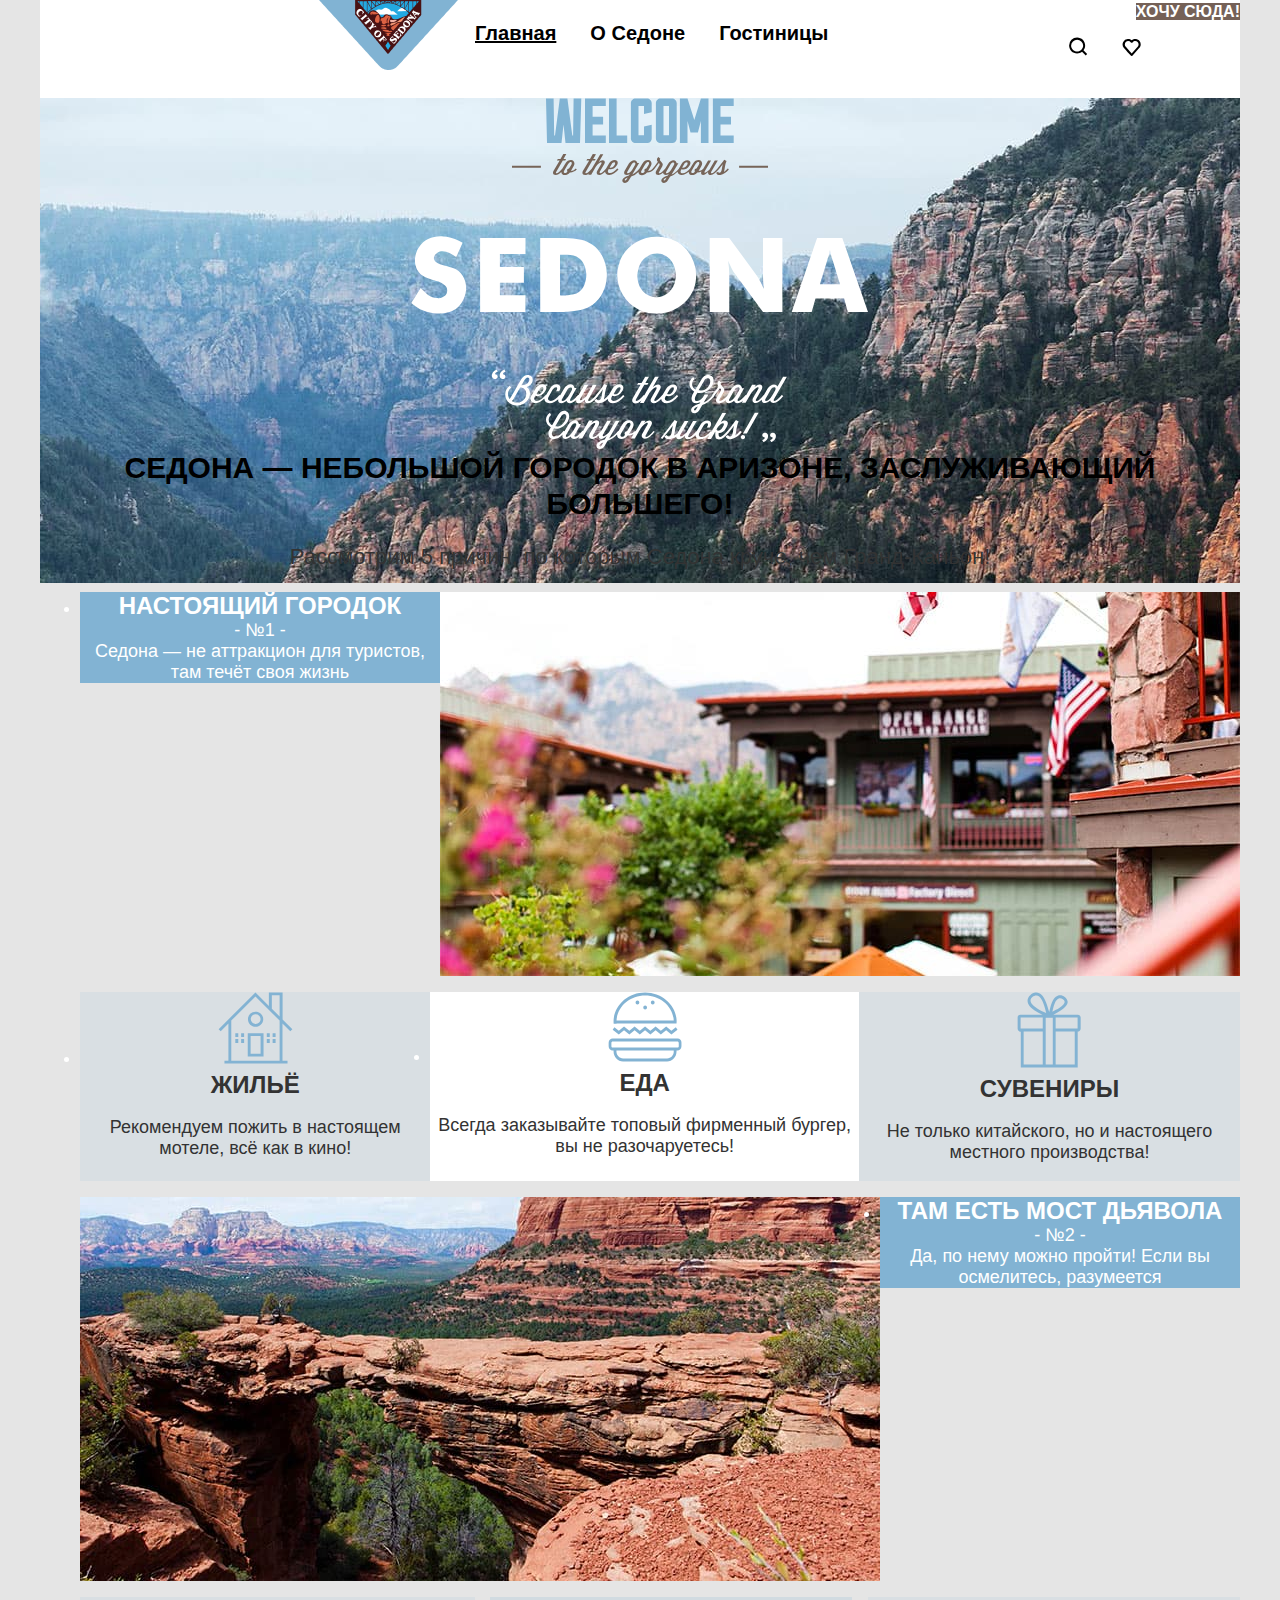
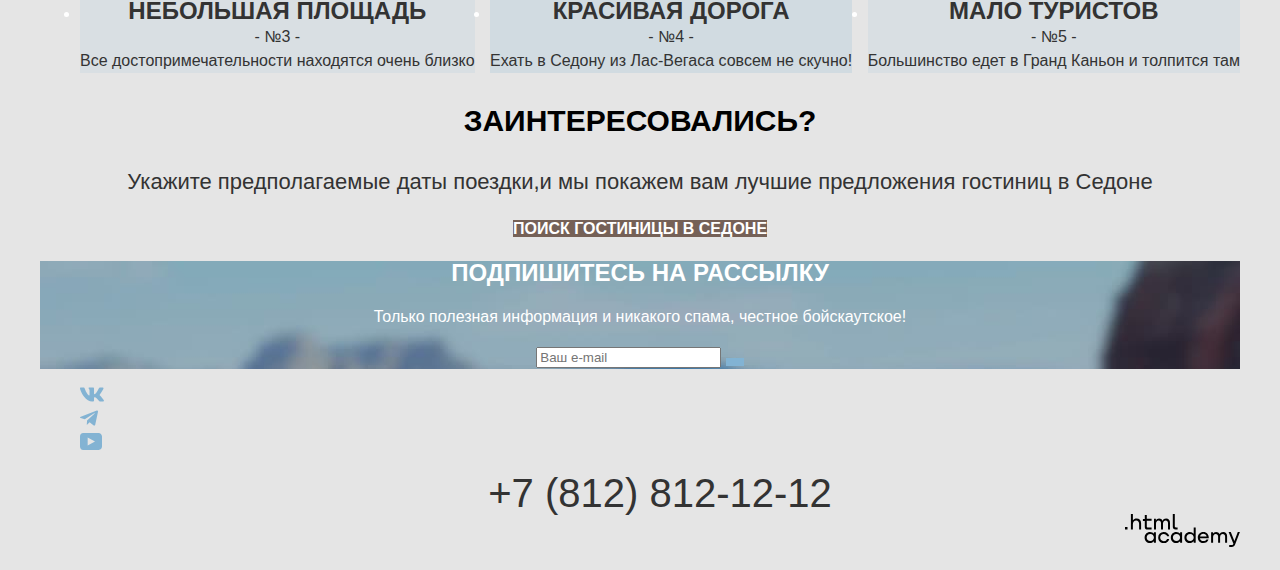
==== commit 9bcdbde6: "Сетки для главной страницы и каталог" ====
--- a/index.html
+++ b/index.html
@@ -10,9 +10,10 @@
 </head>
 
 <body>
+  <div class="container">
   <header class="page-header">
     <nav class="navigation">
-        <a class="navigation-logo" href="#"></a><img src="images/logo.jpg" width="139" height="70" alt="logo">
+      <a class="navigation-logo" href="#"></a><img src="images/logo.png" width="139" height="70" alt="logo">
       </a>
       <ul class="navigation-list">
         <li class="navigation-item">
@@ -50,9 +51,11 @@
 
   <main class=" main-container invite">
     <img class="invite-img" src="images/welcome.svg" width="458" height="352" alt="welcome-to-sedona">
+    
     <h1 class="clarification">Седона — небольшой городок в Аризоне,
       заслуживающий большего!</h1>
     <p class="clarification-link">Рассмотрим 5 причин, по которым Седона круче, чем Гранд-Каньон!</p>
+ 
     <section class="description">
       <ul class="description-city">
         <li class="description-countryside">
@@ -61,7 +64,7 @@
           <div class="description-text">Седона — не аттракцион для туристов, там течёт своя жизнь</div>
         </li>
         <li class="description-city">
-        <img src="images/photo-1.jpg" width="800" height="384" alt="old-house">
+          <img src="images/photo-1.jpg" width="800" height="384" alt="old-house">
         </li>
       </ul>
       <ul class="description-all">
@@ -86,14 +89,14 @@
       </ul>
       <ul class="description-city">
         <li class="description-city">
-        <img class="description-place" src="images/photo-2.jpg" width="800" height="384" alt="mountain">
+          <img class="description-place" src="images/photo-2.jpg" width="800" height="384" alt="mountain">
         </li>
-      <li class="description-countryside">
-        <div class="description-subtitle">Там есть мост дьявола</div>
-        <div class="description-lead">- №2 -</div>
-        <div class="description-text">Да, по нему можно пройти! Если вы осмелитесь, разумеется</div>
-      </li>
-    </ul>
+        <li class="description-countryside">
+          <div class="description-subtitle">Там есть мост дьявола</div>
+          <div class="description-lead">- №2 -</div>
+          <div class="description-text">Да, по нему можно пройти! Если вы осмелитесь, разумеется</div>
+        </li>
+      </ul>
       <ul class="description-all">
         <li class="description-place-all">
           <div class="description-subtitle-place">Небольшая площадь</div>
@@ -163,6 +166,7 @@
       </li>
     </ul>
   </footer>
+  </div>
 </body>
 
 </html>--- a/styles/styles.css
+++ b/styles/styles.css
@@ -36,12 +36,31 @@
 
 body {
   margin: 0;
+  padding: 0;
+  display: flex;
+  flex-direction: column;
   min-height: 100%;
   font-family: "PT Sans", sans-serif;
   font-size: 16px;
   line-height: 24px;
   color: #000000;
-  background-color: #ffffff;
+  background-color:   #E5E5E5;;
+}
+
+.visually-hidden {
+  position: absolute;
+  width: 1px;
+  height: 1px;
+  margin: -1px;
+  padding: 0;
+  border: 0;
+  clip: rect(0 0 0 0);
+  overflow: hidden;
+}
+
+.container {
+  width: 1200px;
+  margin: 0 auto;
 }
 
 .button {
@@ -52,10 +71,10 @@
   text-align: center;
   color: #ffffff;
   background-color: #756157;
-  ;
   text-decoration: none;
   text-transform: uppercase;
   cursor: pointer;
+ 
 }
 
 .button-card {
@@ -81,21 +100,28 @@
 .navigation {
   display: flex;
   width: 1200px;
-  margin: 0 auto;
+  
 }
 
 .navigation-list {
+  display: flex;
+  flex-wrap: wrap; 
   margin: 0;
   padding: 0;
   width: 390px;
+  
 }
 
 .navigation-user {
+  display: flex;
   width: 84px;
   margin-left: auto;
+  padding-left: 70px;
 }
 
 .navigation-link {
+  display: block;
+  padding: 20px 17px;
   font-size: 20px;
   line-height: 26px;
   color: #000000;
@@ -106,6 +132,8 @@
 .navigation-logo {
   width: 139px;
   margin-left: 70px;
+  display: flex;
+  margin-right: 70px;
 }
 
 .main-container {
@@ -118,6 +146,8 @@
 }
 
 .navigation-link-prime {
+  display: block;
+  padding: 20px 17px;
   font-size: 20px;
   line-height: 26px;
   color: #000000;
@@ -127,6 +157,7 @@
 .navigation-item {
   list-style-type: none;
 }
+  
 
 
 .invite {
@@ -135,16 +166,26 @@
   background-repeat: no-repeat;
 }
 
+.clarification-all{
+  width: 1200px;
+  display: block;
+}
+
 .clarification {
   text-align: center;
   text-transform: uppercase;
+  margin: 0;
+  padding: 0;
+  font-weight: 700;
   font-size: 30px;
   line-height: 36px;
+  
 }
 
 .clarification-link {
   text-align: center;
   color: #333333;
+  font-weight: 400;
   font-size: 22px;
   line-height: 26px;
 }
@@ -152,6 +193,7 @@
 .description {
   text-align: center;
   color: #FFFFFF;
+  list-style-type: none;
 }
 
 .description-city {
@@ -159,17 +201,17 @@
   justify-content: space-between;
 }
 
-.description-countryside{
+.description-countryside {
   justify-content: space-between;
   width: 400px;
   margin: 0 auto;
-  
+
 }
 
 .description-all {
   display: flex;
   justify-content: space-between;
-  
+
 
 }
 
@@ -359,14 +401,14 @@
   list-style-type: none;
   width: 142px;
   display: block;
-  
+
 }
 
 .footer-social-item {
   text-align: left;
   display: block;
-  
-  
+
+
 }
 
 .footer-contacts-list {
@@ -385,7 +427,7 @@
   line-height: 40px;
   font-weight: 400;
   width: 331px;
-margin: 0 auto;
+  margin: 0 auto;
 }
 
 .footer-logo-HTML {
@@ -421,10 +463,10 @@
   font-weight: 400;
 }
 
-.catalog-filter{
-  display: flex;
-  
-  
+.catalog-filter {
+  display: flex;
+
+
 }
 
 .header-title {
@@ -455,23 +497,23 @@
   color: #FFFFFF;
   width: 160px;
   height: 48px;
-  
-  
-  
-  
-}
-
-.button-reset{
+
+
+
+
+}
+
+.button-reset {
   width: 160px;
   height: 48px;
-  
-}
-
-.catalog-filter-button{
+
+}
+
+.catalog-filter-button {
   margin-left: auto;
 }
 
-.select-hotel{
+.select-hotel {
   display: flex;
   list-style-type: none;
 }
@@ -505,15 +547,15 @@
 .pagination-item {
   box-sizing: border-box;
   list-style-type: none;
-  display: flex; 
+  display: flex;
   margin-right: 8px;
 }
 
-.pagination{
-  display: flex;
-}
-
-.select-control{
+.pagination {
+  display: flex;
+}
+
+.select-control {
   display: flex;
 }
 
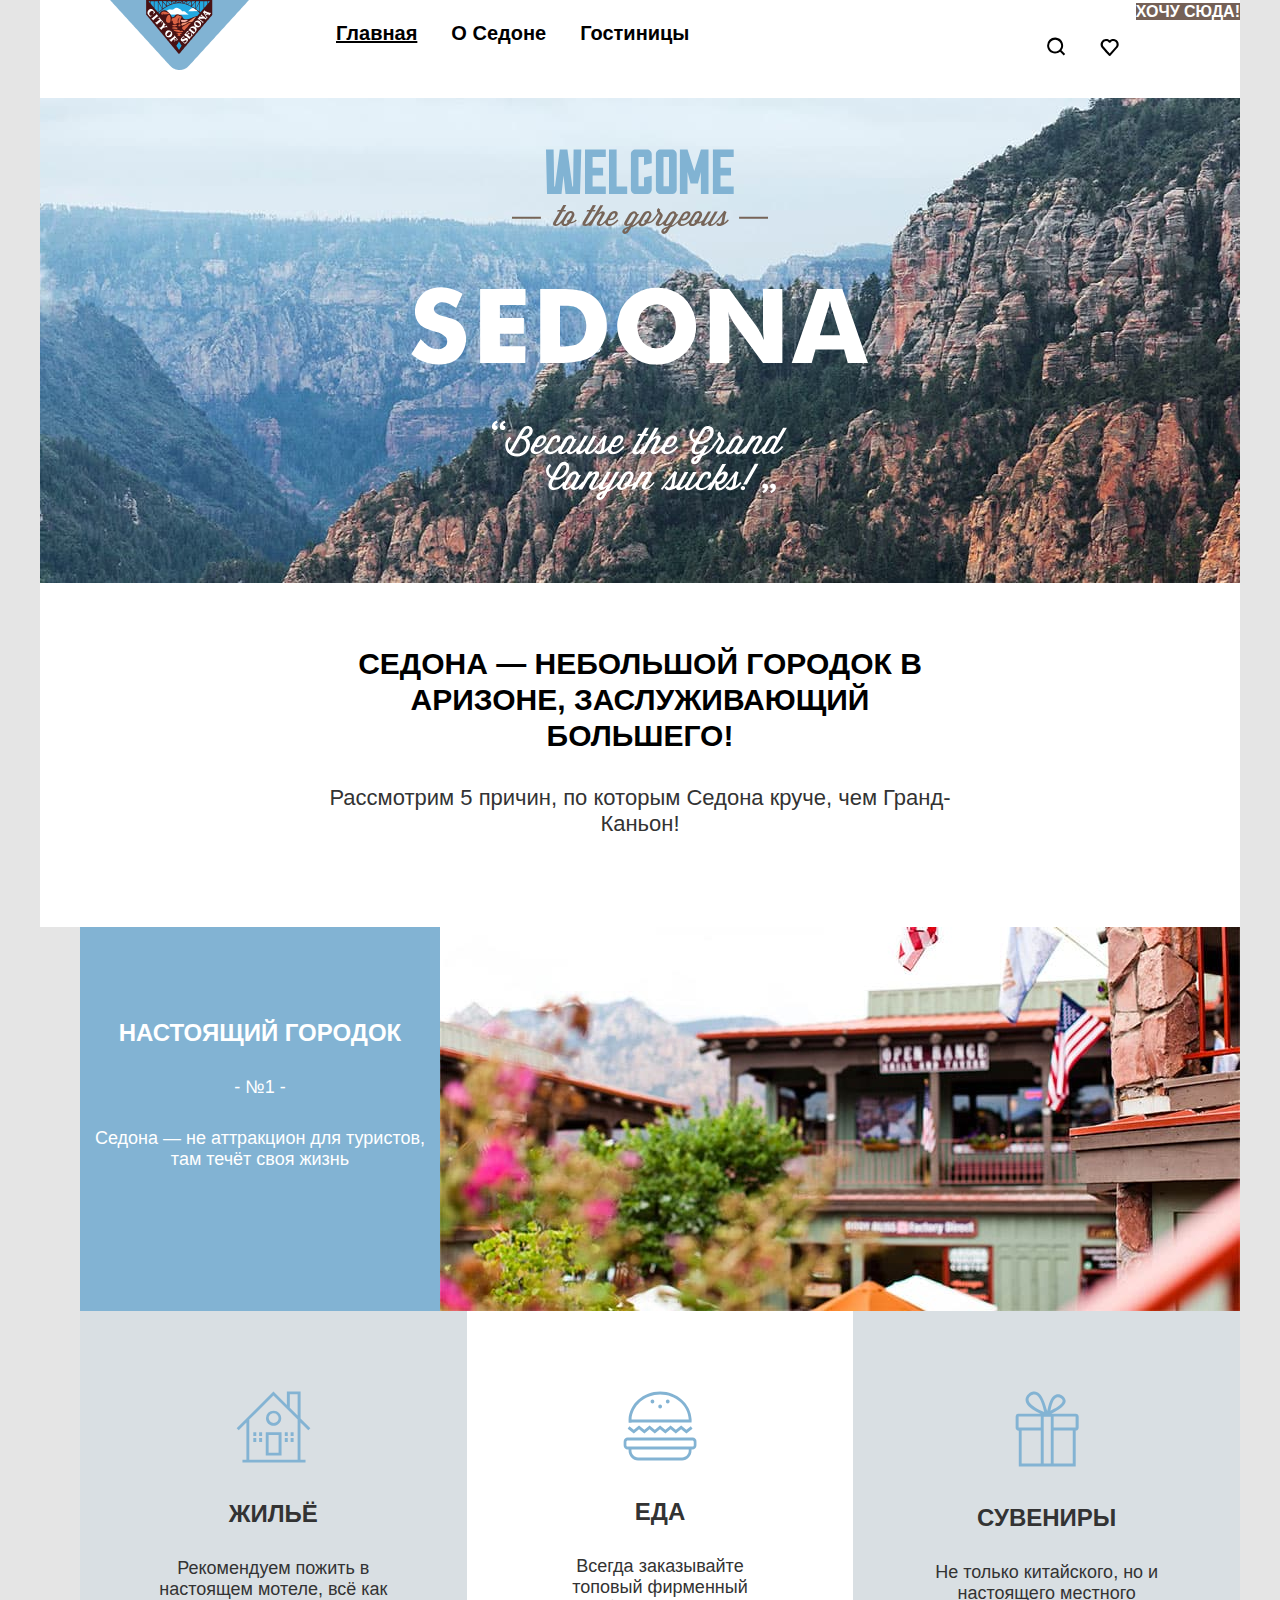
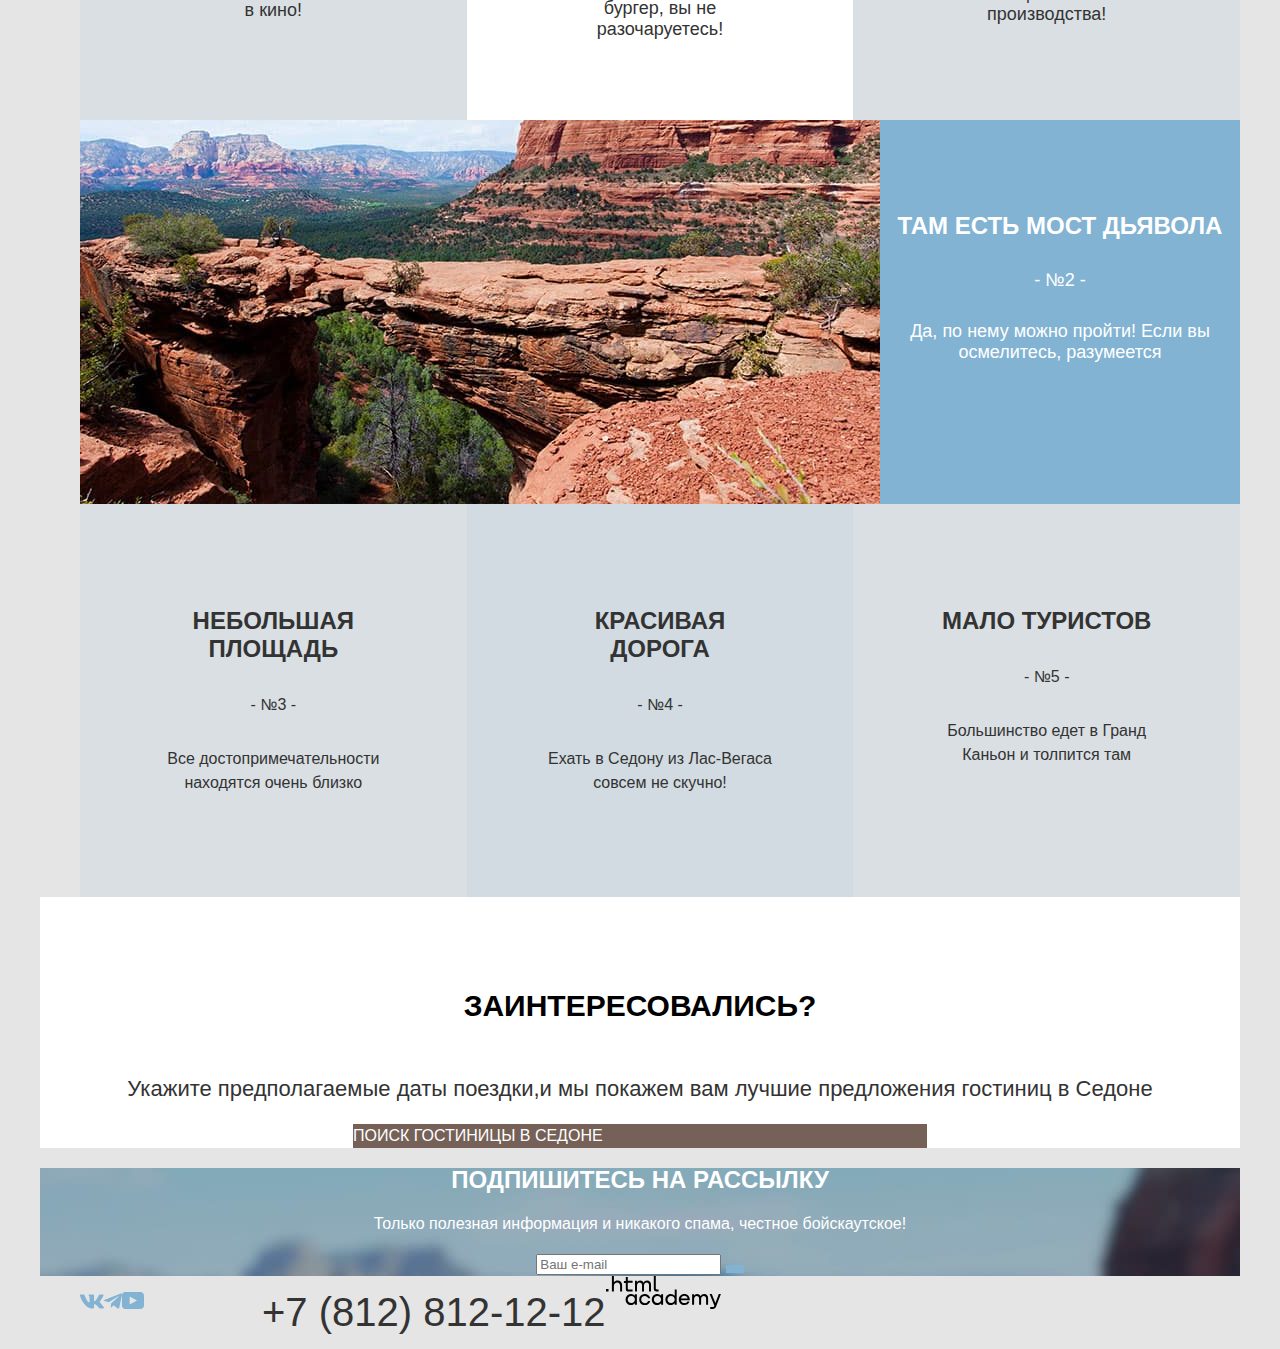
==== commit dee8895d: "Сетка главной страницы(продолжение)" ====
--- a/index.html
+++ b/index.html
@@ -11,161 +11,168 @@
 
 <body>
   <div class="container">
-  <header class="page-header">
-    <nav class="navigation">
-      <a class="navigation-logo" href="#"></a><img src="images/logo.png" width="139" height="70" alt="logo">
-      </a>
-      <ul class="navigation-list">
-        <li class="navigation-item">
-          <a class="navigation-link-prime" href="#">Главная</a>
-        </li>
-        <li class="navigation-item">
-          <a class="navigation-link" href="#">О Седоне</a>
-        </li>
-        <li class="navigation-item">
-          <a class="navigation-link" href="catalog.html">Гостиницы</a>
-        </li>
-      </ul>
-      <ul class="navigation-user">
-        <li class="navigation-item">
-          <a class="navigation-link" href="#"><img src="images/search.svg" alt="search">
-            <span class="visually-hidden">
-              Поиск
-            </span>
-          </a>
-        </li>
-        <li class="navigation-item">
-          <a class="navigation-link" href="#"><img src="images/favorite.svg" alt="favorite">
-            <span class="visually-hidden">
-              Лайк
-            </span>
-          </a>
-        </li>
-      </ul>
-      <div>
-        <a class="button" href="#">Хочу сюда!</a>
-      </div>
-    </nav>
-  </header>
+    <header class="page-header">
+      <nav class="navigation">
+        <a class="navigation-logo" href="#"><img src="images/logo.png" width="139" height="70" alt="logo">
+        </a>
+        <ul class="navigation-list">
+          <li class="navigation-item">
+            <a class="navigation-link-prime" href="#">Главная</a>
+          </li>
+          <li class="navigation-item">
+            <a class="navigation-link" href="#">О Седоне</a>
+          </li>
+          <li class="navigation-item">
+            <a class="navigation-link" href="catalog.html">Гостиницы</a>
+          </li>
+        </ul>
+        <ul class="navigation-user">
+          <li class="navigation-item">
+            <a class="navigation-link" href="#"><img src="images/search.svg" alt="search">
+              <span class="visually-hidden">
+                Поиск
+              </span>
+            </a>
+          </li>
+          <li class="navigation-item">
+            <a class="navigation-link" href="#"><img src="images/favorite.svg" alt="favorite">
+              <span class="visually-hidden">
+                Лайк
+              </span>
+            </a>
+          </li>
+        </ul>
+        <div>
+          <a class="button-here" href="#">Хочу сюда!</a>
+        </div>
+      </nav>
+    </header>
 
 
-  <main class=" main-container invite">
-    <img class="invite-img" src="images/welcome.svg" width="458" height="352" alt="welcome-to-sedona">
-    
-    <h1 class="clarification">Седона — небольшой городок в Аризоне,
-      заслуживающий большего!</h1>
-    <p class="clarification-link">Рассмотрим 5 причин, по которым Седона круче, чем Гранд-Каньон!</p>
- 
-    <section class="description">
-      <ul class="description-city">
-        <li class="description-countryside">
-          <div class="description-subtitle">Настоящий городок</div>
-          <div class="description-lead">- №1 -</div>
-          <div class="description-text">Седона — не аттракцион для туристов, там течёт своя жизнь</div>
+    <main class=" main-container invite">
+      <div class="invite-city">
+        <img class="invite-img" src="images/welcome.svg" width="458" height="352" alt="welcome-to-sedona">
+      </div>
+      <div class="clarification-city">
+        <h1 class="clarification">Седона — небольшой городок в Аризоне,
+          заслуживающий большего!</h1>
+        <p class="clarification-link">Рассмотрим 5 причин, по которым Седона круче, чем Гранд-Каньон!</p>
+      </div>
+      <section class="description">
+        <ul class="description-city">
+          <li class="description-countryside">
+            <div class="description-subtitle">Настоящий городок</div>
+            <div class="description-lead">- №1 -</div>
+            <div class="description-text">Седона — не аттракцион для туристов, там течёт своя жизнь</div>
+          </li>
+          <li class="description-city">
+            <img src="images/photo-1.jpg" width="800" height="384" alt="old-house">
+          </li>
+        </ul>
+        <ul class="description-all">
+          <li class="description-house-all">
+            <img class="description-house" src="images/house.svg" width="75" height="72" alt="house">
+            <div class="description-subtitle-house">Жильё</div>
+            <p class="description-house-text"> Рекомендуем пожить в настоящем мотеле,
+              всё как в кино!</p>
+          </li>
+          <li class="description-food-all">
+            <img class="description-food" src="images/food.svg" width="74" height="70" alt="food">
+            <div class="description-subtitle-food">Еда</div>
+            <p class="description-food-text">Всегда заказывайте
+              топовый фирменный бургер, вы не разочаруетесь!</p>
+          </li>
+          <li class="description-present-all">
+            <img class="description-present" src="images/present.svg" width="64" height="76" alt="present">
+            <div class="description-subtitle-present">Сувениры</div>
+            <p class="description-present-text">Не только китайского,
+              но и настоящего местного производства!</p>
+          </li>
+        </ul>
+        <ul class="description-city">
+          <li class="description-city">
+            <img class="description-place-mountain" src="images/photo-2.jpg" width="800" height="384" alt="mountain">
+          </li>
+          <li class="description-countryside">
+            <div class="description-subtitle">Там есть мост дьявола</div>
+            <div class="description-lead">- №2 -</div>
+            <div class="description-text">Да, по нему можно пройти! Если вы осмелитесь, разумеется</div>
+          </li>
+        </ul>
+        <ul class="description-all">
+          <li class="description-place-all">
+            <p class="description-subtitle-place">Небольшая площадь</p>
+            <p class="description-place">- №3 - </p>
+            <p class="description-place-text">Все достопримечательности находятся очень близко</p>
+          </li>
+          <li class="description-road-all">
+            <p class="description-subtitle-road">Красивая дорога</p>
+            <p class="description-road">- №4 -</p>
+            <p class="description-road-text">Ехать в Седону из Лас-Вегаса совсем не скучно!</p>
+          </li>
+          <li class="description-populace-all">
+            <p class="description-subtitle-populace">Мало туристов</p>
+            <p class="description-populace">- №5 -</p>
+            <p class="description-populace-text">Большинство едет в Гранд Каньон и толпится там</p>
+          </li>
+        </ul>
+      </section>
+      <section class="interest">
+        <li class="interest-item">
+          <p class="interest-text">Заинтересовались?</p>
+          <p class="interest-desc">Укажите предполагаемые даты поездки,и мы покажем вам лучшие предложения гостиниц в
+            Седоне
+          </p>
+          <a class="button-search-hotel" href="#">Поиск гостиницы в Седоне</a>
         </li>
-        <li class="description-city">
-          <img src="images/photo-1.jpg" width="800" height="384" alt="old-house">
-        </li>
-      </ul>
-      <ul class="description-all">
-        <li class="description-house-all">
-          <img class="description-house" src="images/house.svg" width="75" height="72" alt="house">
-          <div class="description-subtitle-house">Жильё</div>
-          <p class="description-house"> Рекомендуем пожить в настоящем мотеле,
-            всё как в кино!</p>
-        </li>
-        <li class="description-food-all">
-          <img class="description-food" src="images/food.svg" width="74" height="70" alt="food">
-          <div class="description-subtitle-food">Еда</div>
-          <p class="description-food">Всегда заказывайте
-            топовый фирменный бургер, вы не разочаруетесь!</p>
-        </li>
-        <li class="description-present-all">
-          <img class="description-present" src="images/present.svg" width="64" height="76" alt="present">
-          <div class="description-subtitle-present">Сувениры</div>
-          <p class="description-present">Не только китайского,
-            но и настоящего местного производства!</p>
-        </li>
-      </ul>
-      <ul class="description-city">
-        <li class="description-city">
-          <img class="description-place" src="images/photo-2.jpg" width="800" height="384" alt="mountain">
-        </li>
-        <li class="description-countryside">
-          <div class="description-subtitle">Там есть мост дьявола</div>
-          <div class="description-lead">- №2 -</div>
-          <div class="description-text">Да, по нему можно пройти! Если вы осмелитесь, разумеется</div>
-        </li>
-      </ul>
-      <ul class="description-all">
-        <li class="description-place-all">
-          <div class="description-subtitle-place">Небольшая площадь</div>
-          <div class="description-place">- №3 - </div>
-          <div class="description-place">Все достопримечательности находятся очень близко</div>
-        </li>
-        <li class="description-road-all">
-          <div class="description-subtitle-road">Красивая дорога</div>
-          <div class="description-road">- №4 -</div>
-          <div class="description-road">Ехать в Седону из Лас-Вегаса совсем не скучно!</div>
-        </li>
-        <li class="description-populace-all">
-          <div class="description-subtitle-populace">Мало туристов</div>
-          <div class="description-populace">- №5 -</div>
-          <div class="description-populace">Большинство едет в Гранд Каньон и толпится там</div>
-        </li>
-      </ul>
-    </section>
-    <section class="interest">
-      <li class="interest-item">
-        <p class="interest-text">Заинтересовались?</p>
-        <p class="interest-desc">Укажите предполагаемые даты поездки,и мы покажем вам лучшие предложения гостиниц в
-          Седоне
-        </p>
-        <a class="button" href="#">Поиск гостиницы в Седоне</a>
-      </li>
-    </section>
-    <section class="newsletter">
-      <h2 class="page-subscribe-title">Подпишитесь на рассылку</h2>
-      <p>Только полезная информация и никакого спама, честное бойскаутское!</p>
-      <form class="newsletter-form" action="https://echo.htmlacademy.ru/" method="post">
-        <input class="field" placeholder="Ваш e-mail" type="email" name="newsletter-email" id="newsletter-email"
-          required>
-        <button class="button newsletter-button" type="submit">
-          <span class="visually-hidden">Подписаться</span>
-        </button>
-      </form>
-    </section>
-  </main>
+      </section>
+      <section class="newsletter">
+        <h2 class="page-subscribe-title">Подпишитесь на рассылку</h2>
+        <p>Только полезная информация и никакого спама, честное бойскаутское!</p>
+        <form class="newsletter-form" action="https://echo.htmlacademy.ru/" method="post">
+          <input class="field" placeholder="Ваш e-mail" type="email" name="newsletter-email" id="newsletter-email"
+            required>
+          <button class="button newsletter-button" type="submit">
+            <span class="visually-hidden">Подписаться</span>
+          </button>
+        </form>
+      </section>
+    </main>
 
-  <footer class="page-footer">
-    <section class="footer-social">
-      <ul class="footer-social-list">
-        <li class="footer-social-item">
-          <a class="footer-social-link" href="https://vk.com/htmlacademy"><img src="images/vk.svg" alt="vk">
-            <span class="visually-hidden">ВКонтакте</span>
-          </a>
-        </li>
-        <li class="footer-social-item">
-          <a class="footer-social-link" href="https://t.me/htmlacademy"><img src="images/telegram.svg" alt="telegram">
-            <span class="visually-hidden">Телеграмм</span>
-          </a>
-        </li>
-        <li class="footer-social-item">
-          <a class="footer-social-link" href="https://www.youtube.com/user/htmlacademyru"><img src="images/youtube.svg"
-              alt="youtube">
-            <span class="visually-hidden">Ютюб</span>
-          </a>
-        </li>
-      </ul>
-    </section>
-    <ul class="footer-contacts-list">
-      <li>
-        <a class="contacts-phone" href="tel:+78005558628">+7 (812) 812-12-12</a>
+    <footer class="page-footer">
+      <section class="footer-social">
+        <ul class="footer-social-list">
+          <li class="footer-social-item">
+            <a class="footer-social-link" href="https://vk.com/htmlacademy"><img src="images/vk.svg" alt="vk">
+              <span class="visually-hidden">ВКонтакте</span>
+            </a>
+          </li>
+          <li class="footer-social-item">
+            <a class="footer-social-link" href="https://t.me/htmlacademy"><img src="images/telegram.svg" alt="telegram">
+              <span class="visually-hidden">Телеграмм</span>
+            </a>
+          </li>
+          <li class="footer-social-item">
+            <a class="footer-social-link" href="https://www.youtube.com/user/htmlacademyru"><img
+                src="images/youtube.svg" alt="youtube">
+              <span class="visually-hidden">Ютюб</span>
+            </a>
+          </li>
+        </ul>
+      </section>
+      <section class="footer-contacts">
+        <ul class="footer-contacts-list">
+          <li>
+            <a class="contacts-phone" href="tel:+78005558628">+7 (812) 812-12-12</a>
+          </li>
+        </ul>
+      </section>
+      <section class="footer-contacts-HTML">
         <a class="footer-logo-HTML" href="https://htmlacademy.ru/"><img src="images/HTML Academy.svg"
             alt="HTML-Academy"></a>
-      </li>
-    </ul>
-  </footer>
+      </section>
+
+    </footer>
   </div>
 </body>
 
--- a/styles/styles.css
+++ b/styles/styles.css
@@ -44,7 +44,7 @@
   font-size: 16px;
   line-height: 24px;
   color: #000000;
-  background-color:   #E5E5E5;;
+  background-color:   #E5E5E5;
 }
 
 .visually-hidden {
@@ -61,9 +61,10 @@
 .container {
   width: 1200px;
   margin: 0 auto;
-}
-
-.button {
+  background-color:   #E5E5E5;
+}
+
+.button-here {
   font-family: inherit;
   font-size: 16px;
   line-height: 16px;
@@ -99,8 +100,6 @@
 
 .navigation {
   display: flex;
-  width: 1200px;
-  
 }
 
 .navigation-list {
@@ -114,9 +113,7 @@
 
 .navigation-user {
   display: flex;
-  width: 84px;
   margin-left: auto;
-  padding-left: 70px;
 }
 
 .navigation-link {
@@ -130,19 +127,12 @@
 }
 
 .navigation-logo {
-  width: 139px;
   margin-left: 70px;
-  display: flex;
   margin-right: 70px;
 }
 
 .main-container {
   flex-grow: 1;
-}
-
-.invite-img {
-  display: block;
-  margin: 0 auto;
 }
 
 .navigation-link-prime {
@@ -158,28 +148,34 @@
   list-style-type: none;
 }
   
-
-
-.invite {
+.invite-img {
+  display: block;
+  margin: 0 auto;
+  padding-top: 51px;
+}
+
+
+.invite-city{
   background-image: url(../images/background-header.jpg);
   background-size: 100% auto;
   background-repeat: no-repeat;
-}
-
-.clarification-all{
-  width: 1200px;
-  display: block;
+  height: 485px;
+
+}
+
+.clarification-city{
+  background-color: #ffffff;
 }
 
 .clarification {
   text-align: center;
   text-transform: uppercase;
-  margin: 0;
-  padding: 0;
+  margin: 0 auto;
+  padding-top: 63px;
   font-weight: 700;
   font-size: 30px;
   line-height: 36px;
-  
+  width: 620px;
 }
 
 .clarification-link {
@@ -188,31 +184,35 @@
   font-weight: 400;
   font-size: 22px;
   line-height: 26px;
+  width: 654px;
+  margin: 0 auto;
+  padding-top: 31px;
+  padding-bottom: 90px;
 }
 
 .description {
   text-align: center;
   color: #FFFFFF;
-  list-style-type: none;
 }
 
 .description-city {
   display: flex;
   justify-content: space-between;
+  margin: 0 auto;
 }
 
 .description-countryside {
+  width: 400px;
+  list-style-type: none;
+  background-color: #82B3D3;
+}
+
+
+.description-all {
+  display: flex;
   justify-content: space-between;
-  width: 400px;
-  margin: 0 auto;
-
-}
-
-.description-all {
-  display: flex;
-  justify-content: space-between;
-
-
+  margin: 0;
+  list-style-type: none;
 }
 
 .description-subtitle {
@@ -222,6 +222,7 @@
   font-weight: 700;
   text-transform: uppercase;
   flex-direction: column;
+  margin-top: 92px;
 
 }
 
@@ -230,6 +231,7 @@
   line-height: 21px;
   background-color: #82B3D3;
   flex-direction: column;
+  margin-top: 30px;
 
 }
 
@@ -238,12 +240,16 @@
   line-height: 21px;
   background-color: #82B3D3;
   flex-direction: column;
-
+  margin-top: 30px;
 }
 
 .description-house-all {
   background-color: rgba(131, 179, 211, 0.12);
-
+  width: 400px;
+}
+
+.description-house{
+  margin-top: 80px;
 }
 
 .description-subtitle-house {
@@ -253,16 +259,22 @@
   Line-height: 28px;
   font-weight: 700;
   text-transform: uppercase;
-}
-
-.description-house {
+  margin-top: 30px;
+}
+
+.description-house-text {
   font-size: 18px;
   line-height: 21px;
   color: #333333;
-}
-
-.description-food-all {
-  background-color: #FFFFFF;
+  margin: 0 auto;
+  margin-top: 30px;
+  margin-bottom: 80px;
+  width: 230px;
+}
+
+.description-food-all{
+  width: 400px;
+  background-color: #ffffff;
 }
 
 .description-subtitle-food {
@@ -272,16 +284,30 @@
   Line-height: 28px;
   font-weight: 700;
   text-transform: uppercase;
-}
-
-.description-food {
+  margin-top: 30px;
+}
+
+.description-food{
+  margin-top: 80px;
+}
+
+.description-food-text {
   font-size: 18px;
   line-height: 21px;
   color: #333333;
+  margin: 0 auto;
+  margin-top: 30px;
+  margin-bottom: 80px;
+  width: 230px;
 }
 
 .description-present-all {
   background-color: rgba(131, 179, 211, 0.12);
+  width: 400px;
+}
+
+.description-present{
+  margin-top: 80px;
 }
 
 .description-subtitle-present {
@@ -291,16 +317,23 @@
   Line-height: 28px;
   font-weight: 700;
   text-transform: uppercase;
-}
-
-.description-present {
+  margin-top: 30px;
+}
+
+.description-present-text {
   font-size: 18px;
   line-height: 21px;
   color: #333333;
+  margin: 0 auto;
+  margin-top: 30px;
+  margin-bottom: 80px;
+  width: 230px;
 }
 
 .description-place-all {
   background-color: rgba(131, 179, 211, 0.12);
+  width: 400px;
+  
 }
 
 .description-subtitle-place {
@@ -310,14 +343,30 @@
   Line-height: 28px;
   font-weight: 700;
   text-transform: uppercase;
+  margin: 0 auto;
+  padding-top: 103px;
+  width: 230px;
 }
 
 .description-place {
   color: #333333;
+  margin-top: 30px;
+  margin: 0 auto;
+  padding-top: 30px;
+}
+
+.description-place-text {
+  color: #333333;
+  margin-top: 30px;
+  margin: 0 auto;
+  width: 230px;
+  padding-top: 30px;
+  padding-bottom: 102px;
 }
 
 .description-road-all {
   background-color: rgba(131, 179, 211, 0.2);
+  width: 400px;
 }
 
 .description-subtitle-road {
@@ -327,14 +376,30 @@
   Line-height: 28px;
   font-weight: 700;
   text-transform: uppercase;
+  margin: 0 auto;
+  padding-top: 103px;
+  width: 230px;
 }
 
 .description-road {
   color: #333333;
+  margin-top: 30px;
+  margin: 0 auto;
+  padding-top: 30px;
+}
+
+.description-road-text {
+  color: #333333;
+  margin-top: 30px;
+  margin: 0 auto;
+  width: 230px;
+  padding-top: 30px;
+  padding-bottom: 102px;
 }
 
 .description-populace-all {
   background-color: rgba(131, 179, 211, 0.12);
+  width: 400px;
 }
 
 .description-subtitle-populace {
@@ -344,17 +409,35 @@
   Line-height: 28px;
   font-weight: 700;
   text-transform: uppercase;
+  margin: 0 auto;
+  padding-top: 103px;
+  width: 230px;
 }
 
 .description-populace {
   color: #333333;
-}
+  margin-top: 30px;
+  margin: 0 auto;
+  padding-top: 30px;
+}
+
+.description-populace-text {
+  color: #333333;
+  margin-top: 30px;
+  margin: 0 auto;
+  width: 230px;
+  padding-top: 30px;
+  padding-bottom: 102px;
+}
+
 
 
 
 .interest {
-  text-align: center;
-  list-style-type: none;
+  margin: 0 auto;
+  text-align: center;
+  list-style-type: none;
+  background-color: #ffffff;
 }
 
 .interest-text {
@@ -362,6 +445,8 @@
   line-height: 36px;
   text-transform: uppercase;
   font-weight: 700;
+  margin: 0 auto;
+  padding-top: 91px;
 }
 
 .interest-desc {
@@ -369,6 +454,20 @@
   line-height: 26px;
   color: #333333;
   font-weight: 400;
+  padding-top: 30px;
+}
+
+.button-search-hotel{
+  display: flex;
+  width: 574px;
+  align-items: center;
+  text-align: center;
+  color: #ffffff;
+  background-color: #756157;
+  text-decoration: none;
+  text-transform: uppercase;
+  margin: 0 auto;
+  
 }
 
 .newsletter {
@@ -393,28 +492,22 @@
 }
 
 .page-footer {
-  text-align: center;
+  display: flex;
 
 }
 
 .footer-social-list {
   list-style-type: none;
   width: 142px;
-  display: block;
-
+  display: flex;
 }
 
 .footer-social-item {
   text-align: left;
-  display: block;
-
-
 }
 
 .footer-contacts-list {
   list-style-type: none;
-
-
 }
 
 .contacts-phone {
@@ -432,7 +525,6 @@
 
 .footer-logo-HTML {
   text-align: right;
-  display: block;
   margin: 0 auto;
 }
 
@@ -497,16 +589,11 @@
   color: #FFFFFF;
   width: 160px;
   height: 48px;
-
-
-
-
 }
 
 .button-reset {
   width: 160px;
   height: 48px;
-
 }
 
 .catalog-filter-button {
@@ -526,7 +613,7 @@
 .rating {
   width: 140px;
   height: 37px;
-  background: #F2F2F2;
+  background-color: #F2F2F2;
 }
 
 .button-first {
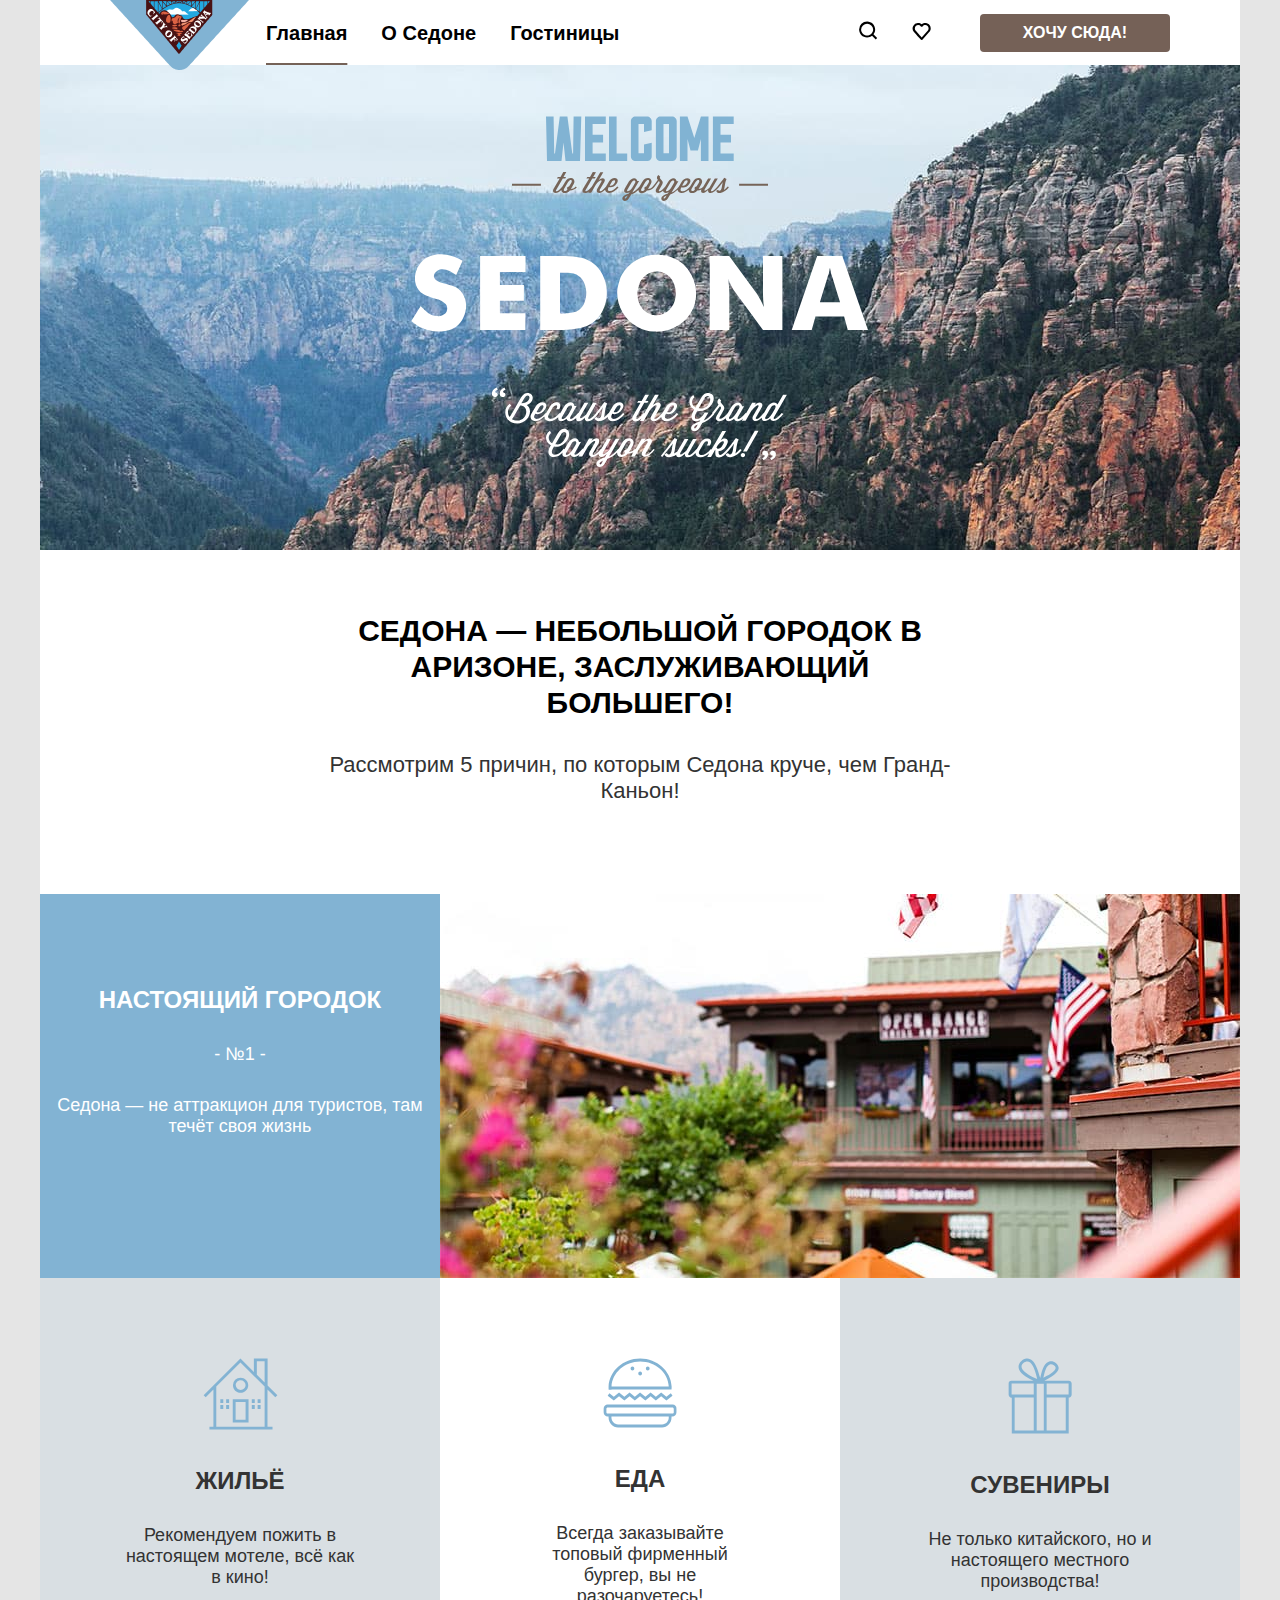
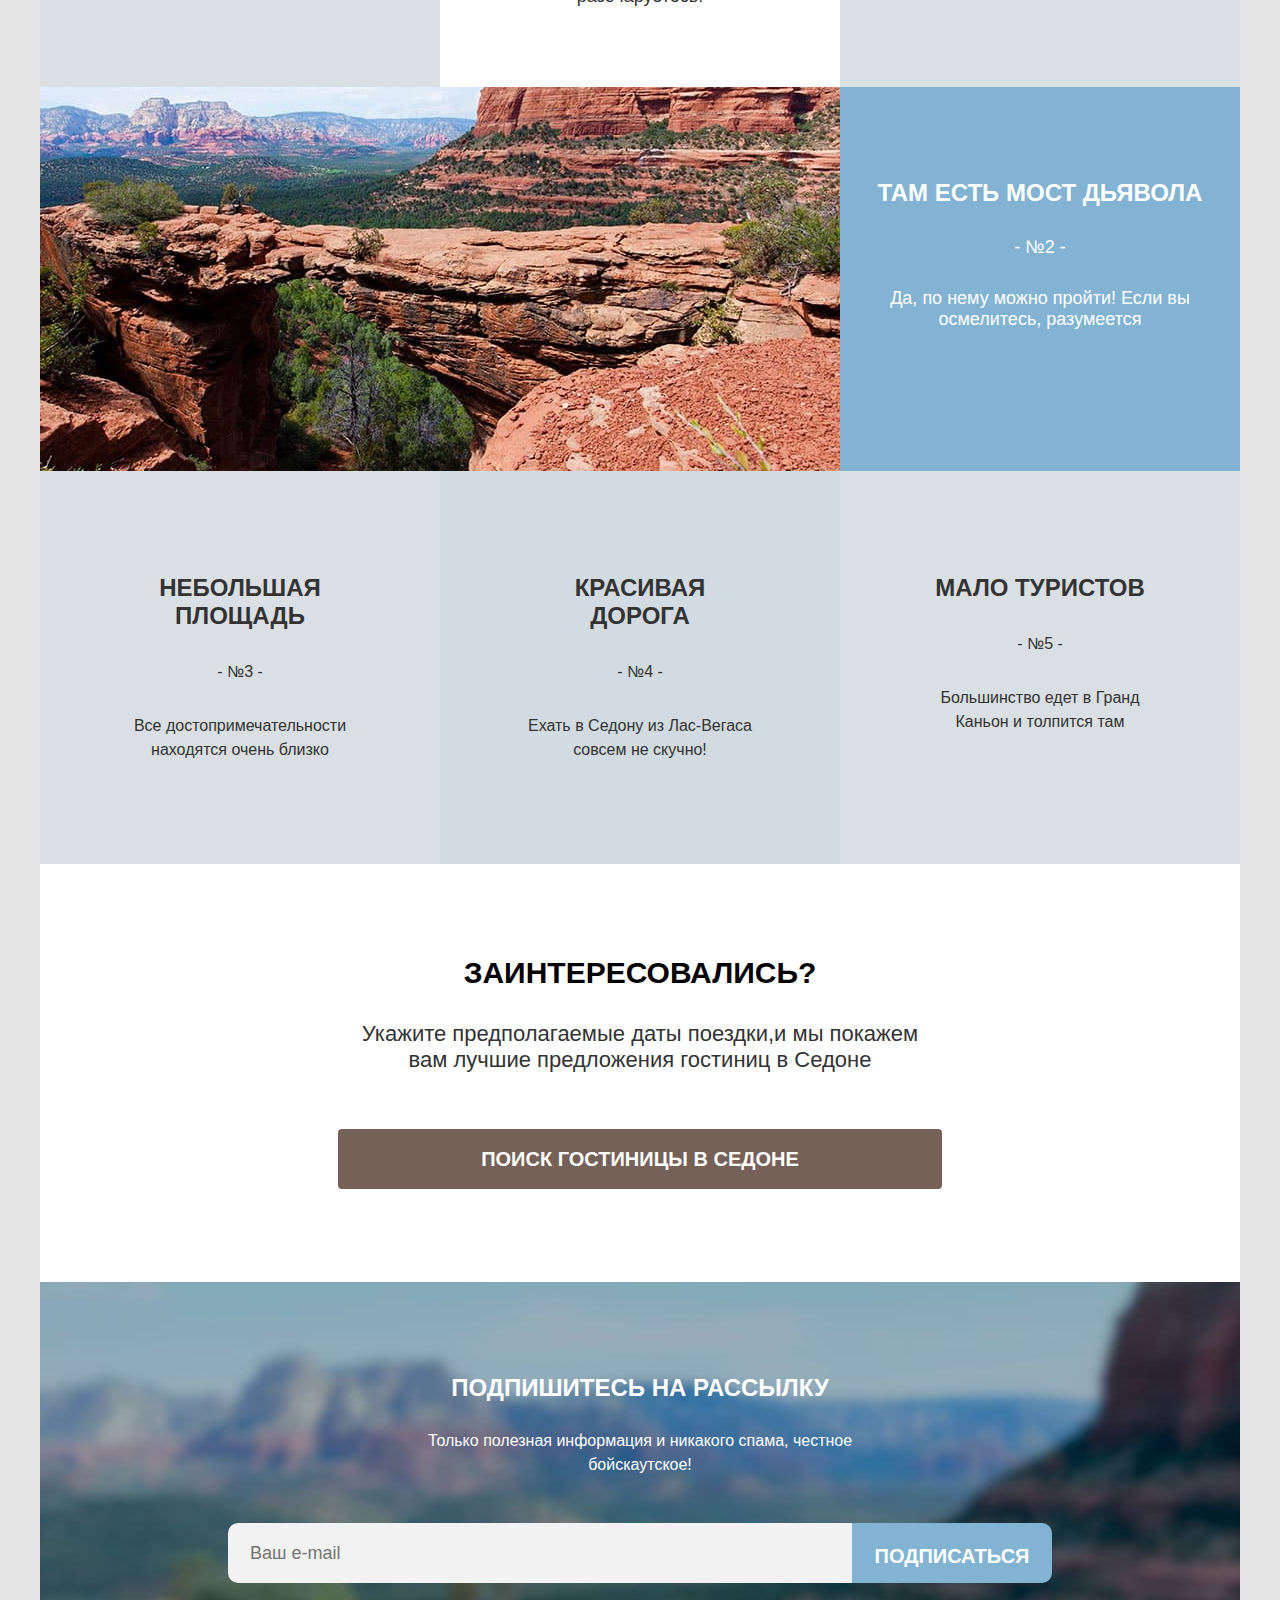
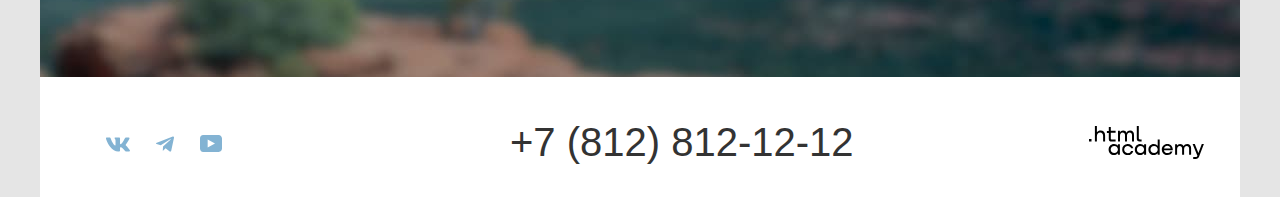
==== commit fb5aa4c4: "Merge pull request #5 from SeregaGrey/master" ====
--- a/index.html
+++ b/index.html
@@ -16,8 +16,8 @@
         <a class="navigation-logo" href="#"><img src="images/logo.png" width="139" height="70" alt="logo">
         </a>
         <ul class="navigation-list">
-          <li class="navigation-item">
-            <a class="navigation-link-prime" href="#">Главная</a>
+          <li class="navigation-item-prime">
+            <a class="navigation-link" href="#">Главная</a>
           </li>
           <li class="navigation-item">
             <a class="navigation-link" href="#">О Седоне</a>
@@ -35,7 +35,7 @@
             </a>
           </li>
           <li class="navigation-item">
-            <a class="navigation-link" href="#"><img src="images/favorite.svg" alt="favorite">
+            <a class="navigation-link-favorite" href="#"><img src="images/favorite.svg" alt="favorite">
               <span class="visually-hidden">
                 Лайк
               </span>
@@ -128,13 +128,11 @@
       </section>
       <section class="newsletter">
         <h2 class="page-subscribe-title">Подпишитесь на рассылку</h2>
-        <p>Только полезная информация и никакого спама, честное бойскаутское!</p>
+        <p class="page-subscribe">Только полезная информация и никакого спама, честное бойскаутское!</p>
         <form class="newsletter-form" action="https://echo.htmlacademy.ru/" method="post">
           <input class="field" placeholder="Ваш e-mail" type="email" name="newsletter-email" id="newsletter-email"
             required>
-          <button class="button newsletter-button" type="submit">
-            <span class="visually-hidden">Подписаться</span>
-          </button>
+          <button class="button newsletter-button" type="submit">Подписаться</button>
         </form>
       </section>
     </main>
@@ -171,7 +169,6 @@
         <a class="footer-logo-HTML" href="https://htmlacademy.ru/"><img src="images/HTML Academy.svg"
             alt="HTML-Academy"></a>
       </section>
-
     </footer>
   </div>
 </body>
--- a/styles/styles.css
+++ b/styles/styles.css
@@ -44,7 +44,7 @@
   font-size: 16px;
   line-height: 24px;
   color: #000000;
-  background-color:   #E5E5E5;
+  background-color: #E5E5E5;
 }
 
 .visually-hidden {
@@ -61,21 +61,26 @@
 .container {
   width: 1200px;
   margin: 0 auto;
-  background-color:   #E5E5E5;
+  background-color: #E5E5E5;
 }
 
 .button-here {
-  font-family: inherit;
-  font-size: 16px;
-  line-height: 16px;
-  font-weight: 700;
-  text-align: center;
+  display: inline-block;
+  text-align: center;
+  cursor: pointer;
   color: #ffffff;
   background-color: #756157;
+  padding: 9px 15px;
   text-decoration: none;
   text-transform: uppercase;
-  cursor: pointer;
- 
+  font-weight: 700;
+  font-size: 16px;
+  line-height: 20px;
+  margin-top: 14px;
+  margin-right: 70px;
+  width: 160px;
+  margin-bottom: 14px;
+  border-radius: 4px;
 }
 
 .button-card {
@@ -96,6 +101,7 @@
 .page-header {
   color: #000000;
   background: #FFFFFF;
+  height: 65px;
 }
 
 .navigation {
@@ -104,16 +110,18 @@
 
 .navigation-list {
   display: flex;
-  flex-wrap: wrap; 
+  flex-wrap: wrap;
   margin: 0;
   padding: 0;
   width: 390px;
-  
+
 }
 
 .navigation-user {
   display: flex;
   margin-left: auto;
+  margin-top: auto;
+
 }
 
 .navigation-link {
@@ -128,7 +136,7 @@
 
 .navigation-logo {
   margin-left: 70px;
-  margin-right: 70px;
+
 }
 
 .main-container {
@@ -142,12 +150,33 @@
   line-height: 26px;
   color: #000000;
   font-weight: 700;
+
+}
+
+.navigation-item-prime {
+  position: relative;
+  text-decoration-line: underline;
+  text-underline-offset: 23px;
+  text-decoration-thickness: 2px;
+  text-decoration-color: #756257;
+  list-style-type: none;
 }
 
 .navigation-item {
   list-style-type: none;
 }
-  
+
+.navigation-link-favorite {
+  margin-right: 32px;
+  display: block;
+  padding: 20px 17px;
+  font-size: 20px;
+  line-height: 26px;
+  color: #000000;
+  font-weight: 700;
+  text-decoration: none;
+}
+
 .invite-img {
   display: block;
   margin: 0 auto;
@@ -155,7 +184,7 @@
 }
 
 
-.invite-city{
+.invite-city {
   background-image: url(../images/background-header.jpg);
   background-size: 100% auto;
   background-repeat: no-repeat;
@@ -163,7 +192,7 @@
 
 }
 
-.clarification-city{
+.clarification-city {
   background-color: #ffffff;
 }
 
@@ -198,7 +227,8 @@
 .description-city {
   display: flex;
   justify-content: space-between;
-  margin: 0 auto;
+  margin: 0;
+  padding: 0;
 }
 
 .description-countryside {
@@ -212,6 +242,7 @@
   display: flex;
   justify-content: space-between;
   margin: 0;
+  padding: 0;
   list-style-type: none;
 }
 
@@ -248,7 +279,7 @@
   width: 400px;
 }
 
-.description-house{
+.description-house {
   margin-top: 80px;
 }
 
@@ -272,7 +303,7 @@
   width: 230px;
 }
 
-.description-food-all{
+.description-food-all {
   width: 400px;
   background-color: #ffffff;
 }
@@ -287,7 +318,7 @@
   margin-top: 30px;
 }
 
-.description-food{
+.description-food {
   margin-top: 80px;
 }
 
@@ -306,7 +337,7 @@
   width: 400px;
 }
 
-.description-present{
+.description-present {
   margin-top: 80px;
 }
 
@@ -333,7 +364,7 @@
 .description-place-all {
   background-color: rgba(131, 179, 211, 0.12);
   width: 400px;
-  
+
 }
 
 .description-subtitle-place {
@@ -455,19 +486,27 @@
   color: #333333;
   font-weight: 400;
   padding-top: 30px;
-}
-
-.button-search-hotel{
-  display: flex;
-  width: 574px;
-  align-items: center;
+  width: 592px;
+  margin: 0 auto;
+}
+
+.button-search-hotel {
+  display: inline-block;
   text-align: center;
   color: #ffffff;
   background-color: #756157;
+  padding: 12px 15px;
+  text-align: center;
   text-decoration: none;
   text-transform: uppercase;
-  margin: 0 auto;
-  
+  font-weight: 700;
+  font-size: 20px;
+  line-height: 36px;
+  margin-top: 56px;
+  width: 574px;
+  margin-bottom: 93px;
+  border-radius: 4px;
+
 }
 
 .newsletter {
@@ -476,23 +515,69 @@
   background-repeat: no-repeat;
   text-align: center;
   color: #FFFFFF;
+  margin: 0;
+  padding: 0;
+}
+
+.newsletter-form {
+  display: flex;
+  justify-content: center;
 }
 
 .newsletter-button {
+  display: inline-block;
+  color: #ffffff;
+  padding: 12px 15px;
+  text-align: center;
+  text-decoration: none;
+  font-weight: 700;
   font-size: 20px;
   line-height: 36px;
+  margin-top: 46px;
+  width: 200px;
+  height: 60px;
+  margin-bottom: 94px;
+  font-size: 20px;
+  line-height: 36px;
   text-transform: uppercase;
   color: #FFFFFF;
   background-color: #82B3D3;
   border: solid #82B3D3;
+  border-radius: 0px 10px 10px 0px;
+
+
 }
 
 .page-subscribe-title {
   text-transform: uppercase;
+  padding-top: 94px;
+  margin: 0;
+}
+
+.page-subscribe {
+  width: 475px;
+  margin: 0 auto;
+  padding-top: 29px;
+}
+
+.field {
+  background: #F2F2F2;
+  border: none;
+  width: 600px;
+  height: 58px;
+  margin-top: 46px;
+  margin-bottom: 94px;
+  padding-left: 22px;
+  font-weight: 400;
+  font-size: 18px;
+  line-height: 21px;
+  border-radius: 10px 0px 0px 10px;
 }
 
 .page-footer {
   display: flex;
+  background-color: #FFFFFF;
+  height: 120px;
 
 }
 
@@ -500,14 +585,18 @@
   list-style-type: none;
   width: 142px;
   display: flex;
+  margin-top: 58px;
 }
 
 .footer-social-item {
   text-align: left;
+  margin-left: 26px;
 }
 
 .footer-contacts-list {
   list-style-type: none;
+  margin-top: 45px;
+  margin-left: 248px;
 }
 
 .contacts-phone {
@@ -520,13 +609,15 @@
   line-height: 40px;
   font-weight: 400;
   width: 331px;
-  margin: 0 auto;
-}
-
-.footer-logo-HTML {
-  text-align: right;
-  margin: 0 auto;
-}
+
+}
+
+.footer-contacts-HTML {
+  margin-top: 49px;
+  margin-left: 235px;
+}
+
+
 
 
 
@@ -534,7 +625,13 @@
   background-image: url(../images/background-catalog.jpg);
   background-size: 100% auto;
   background-repeat: no-repeat;
-
+  padding: 0 auto;
+  height: 403px;
+}
+
+.breadcrumbs {
+  padding-top: 10px;
+  padding-left: 70px;
 }
 
 .breadcrumbs-item {
@@ -542,22 +639,73 @@
   line-height: 21px;
 }
 
+.breadcrumbs-link {
+  text-decoration: none;
+  color: #FFFFFF;
+  padding-right: 10px;
+}
+
 .catalog-filter-title {
   font-size: 20px;
   line-height: 26px;
   color: #FFFFFF;
   font-weight: 700;
   text-transform: capitalize;
+  padding-top: 40px;
+  padding-left: 70px;
 }
 
 .catalog-filter-item {
   color: #FFFFFF;
   font-weight: 400;
+  list-style-type: none;
+  padding-top: 30px;
+  padding-left: 70px;
+}
+
+.catalog-filter-item-parking {
+  color: #FFFFFF;
+  list-style-type: none;
+  padding-top: 16px;
+  padding-left: 70px;
+}
+
+.catalog-filter-item-wi-fi {
+  color: #FFFFFF;
+  list-style-type: none;
+  padding-top: 16px;
+  padding-left: 70px;
+}
+
+.catalog-filter-item-product-group {
+  color: #FFFFFF;
+  list-style-type: none;
+  padding-top: 16px;
+  padding-left: 70px;
 }
 
 .catalog-filter {
   display: flex;
-
+  padding: 0;
+  margin: 0;
+
+}
+
+.catalog-filter-list {
+  padding: 0;
+  margin: 0;
+}
+
+.catalog-filter-group {
+  border: none;
+  padding: 0;
+  margin: 0;
+
+}
+
+
+.control-input {
+  background: #3F5E72;
 
 }
 
@@ -570,39 +718,101 @@
 }
 
 .select-control {
-  color: #333333;
+  display: flex;
+  color: #333333;
+  background-color: #FFFFFF;
 }
 
 .inner-header-title {
+  padding: 0;
+  margin: 0;
   color: #FFFFFF;
   font-weight: 700;
   font-size: 60px;
   line-height: 78px;
-}
-
-.breadcrumbs-link {
-  color: #FFFFFF;
+  padding-top: 35px;
+  padding-left: 70px;
 }
 
 .button-use {
-  background: #82B3D3;
-  color: #FFFFFF;
-  width: 160px;
-  height: 48px;
+  display: inline-block;
+  text-align: center;
+  cursor: pointer;
+  border-radius: 4px;
+  background-color: #82B3D3;
+  color: #FFFFFF;
+  border: none;
+  text-decoration: none;
+  text-transform: uppercase;
+  font-weight: 700;
+  font-size: 16px;
+  line-height: 20px;
+  width: 180px;
+  padding: 14px 15px;
+  margin-top: 100px;
+  margin-right: 70px;
+
 }
 
 .button-reset {
-  width: 160px;
-  height: 48px;
+  display: block;
+  text-align: center;
+  cursor: pointer;
+  background-color: rgba(28, 28, 28, 0);
+  color: #FFFFFF;
+  border: none;
+  width: 180px;
+  font-weight: 400;
+  font-size: 16px;
+  line-height: 20px;
+  margin-top: 20px;
+
+
 }
 
 .catalog-filter-button {
   margin-left: auto;
 }
 
+.select-control {
+  display: flex;
+  
+}
+
+.select-control-separation {
+  margin-left: 20px;
+  padding-right: 129px;
+  margin-left: 211px;
+  font-weight: 400;
+  font-size: 18px;
+  line-height: 21px;
+}
+
+
+
+.button-card{
+  margin: 17px;
+  padding-right: 24px;
+  border-color: #E5E5E5;
+ 
+}
+
+.button-gallery{
+  margin: 17px;
+  padding-right: 24px;
+}
+
+.button-list{
+  margin: 17px;
+  padding-right: 87px;
+}
+
 .select-hotel {
   display: flex;
   list-style-type: none;
+  background-color: #FFFFFF;
+  margin: 0 auto;
+  padding: 0 auto;
 }
 
 
@@ -640,10 +850,9 @@
 
 .pagination {
   display: flex;
-}
-
-.select-control {
-  display: flex;
+  background-color: #FFFFFF;
+  margin: 0 auto;
+  padding: 0 auto;
 }
 
 .button-pagination-link-pagination-current {
@@ -656,7 +865,26 @@
   color: #FFFFFF;
 }
 
+
 .newsletter-catalog {
-  text-align: center;
-  text-transform: uppercase;
+
+
+  background-color: #FFFFFF;
+  text-align: center;
+  color: #000000;
+  height: 411px;
+  margin: 0;
+  padding: 0;
+}
+
+.page-subscribe-title-catalog {
+  text-transform: uppercase;
+  padding-top: 94px;
+  margin: 0;
+}
+
+.page-subscribe-catalog {
+  width: 475px;
+  margin: 0 auto;
+  padding-top: 29px;
 }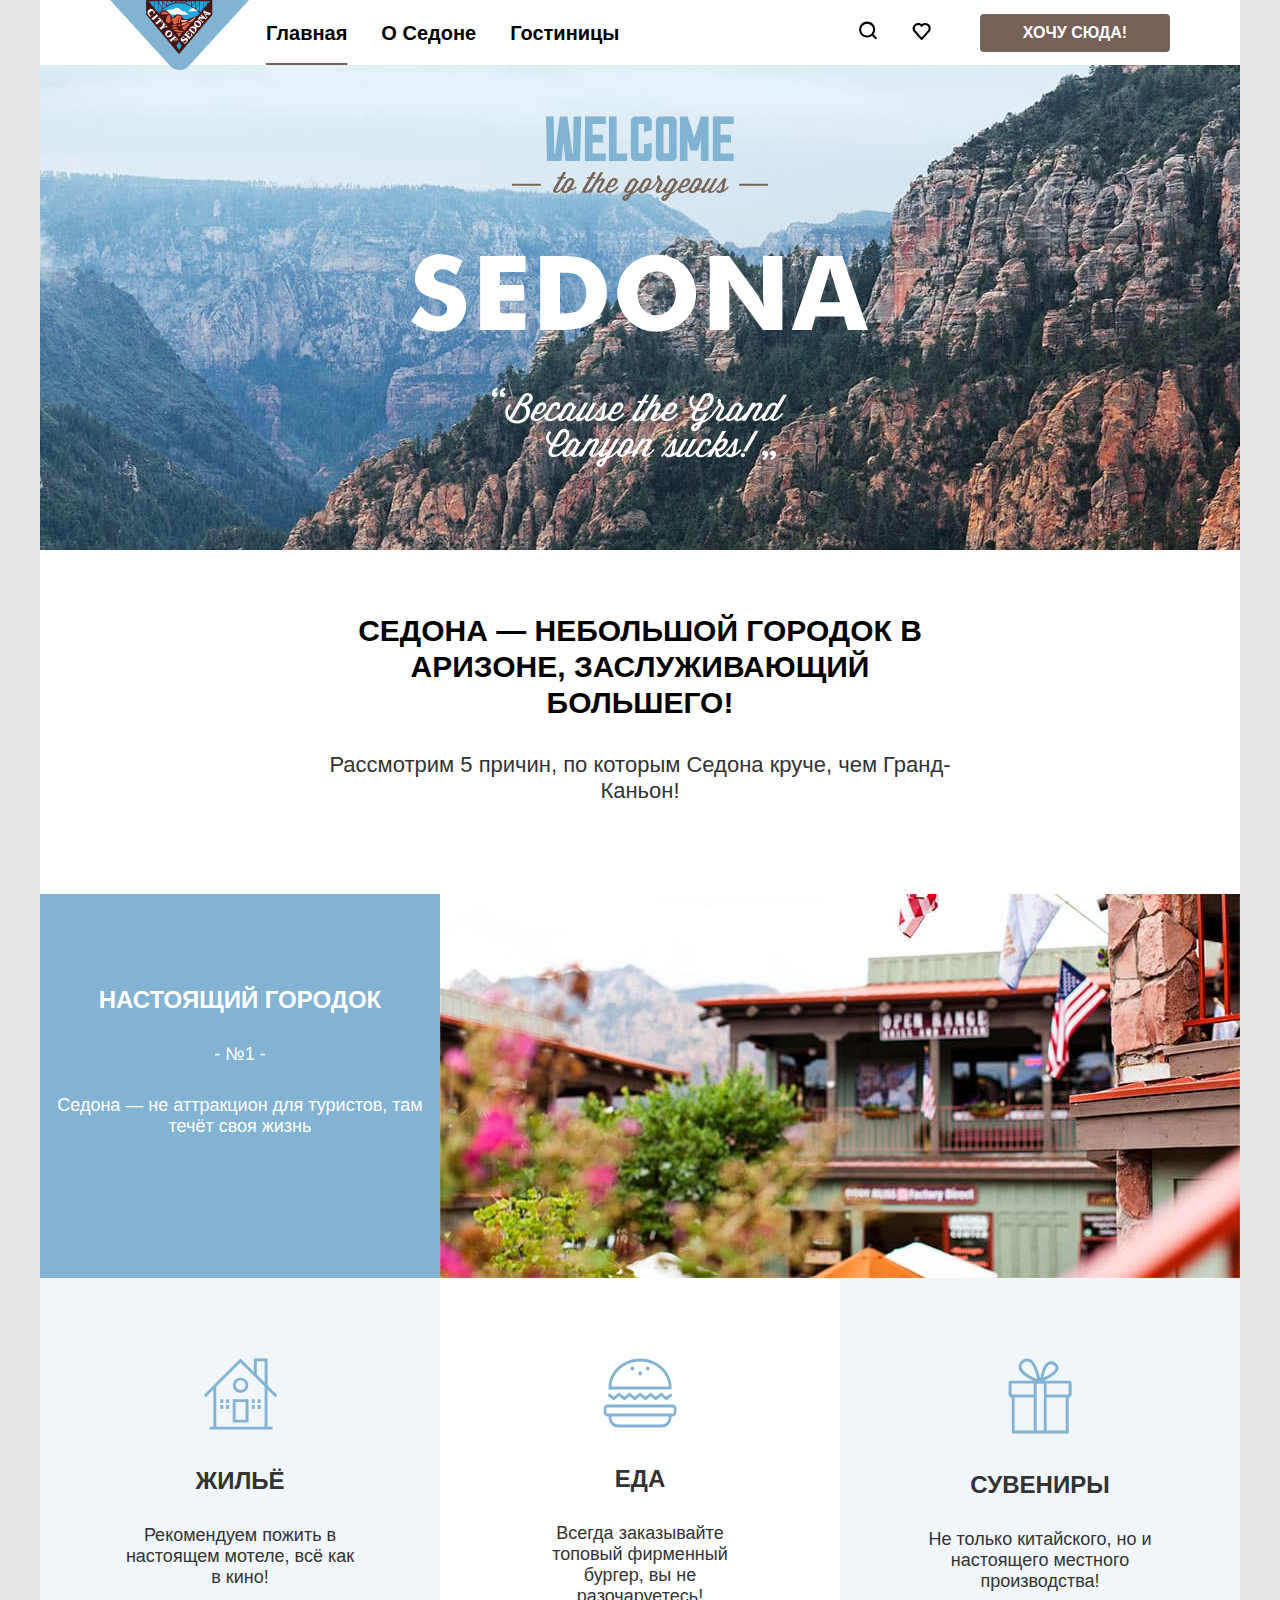
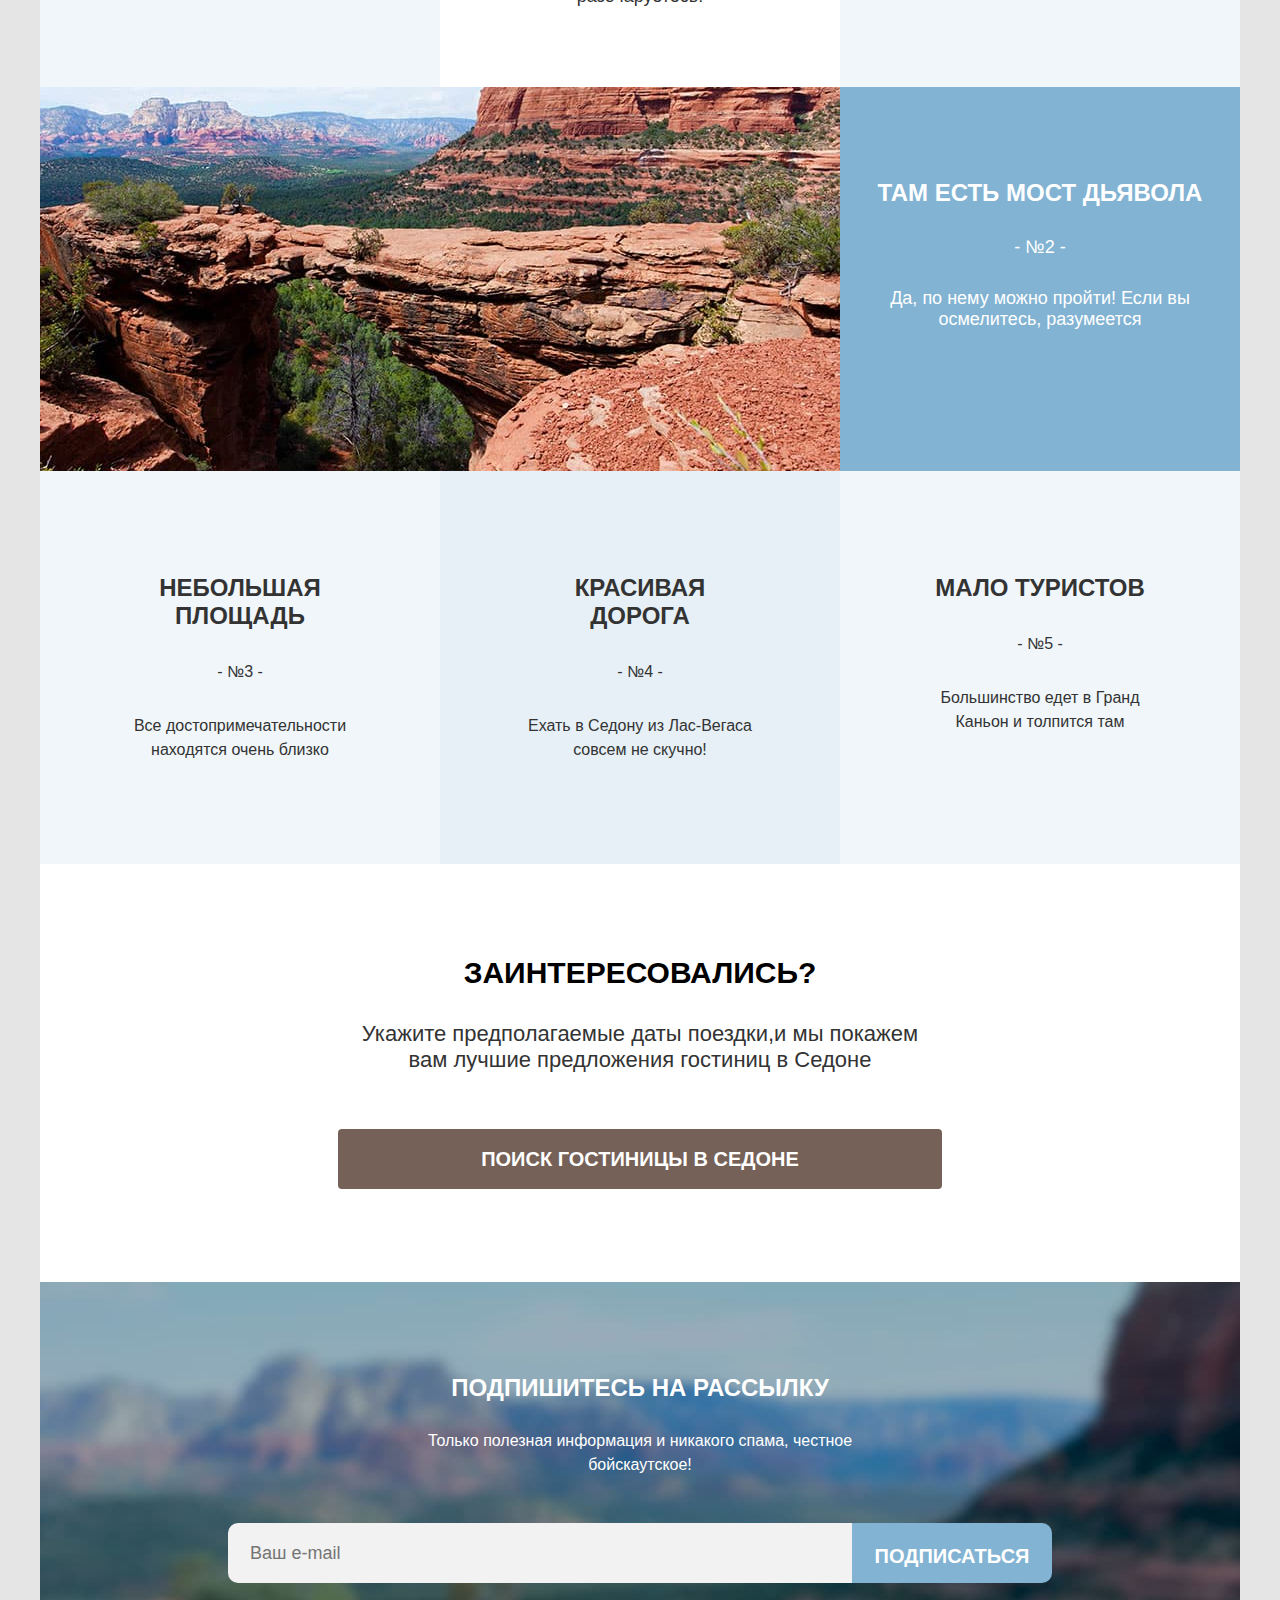
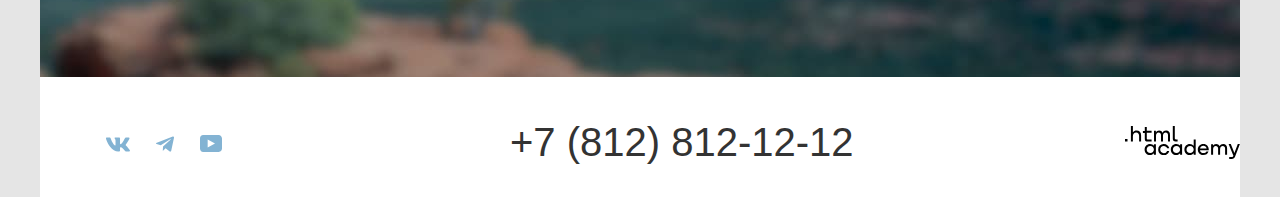
==== commit 951d4af6: "Сетка страницы каталога на гридах(с исправлениями)" ====
--- a/index.html
+++ b/index.html
@@ -118,13 +118,13 @@
         </ul>
       </section>
       <section class="interest">
-        <li class="interest-item">
+        <div class="interest-item">
           <p class="interest-text">Заинтересовались?</p>
           <p class="interest-desc">Укажите предполагаемые даты поездки,и мы покажем вам лучшие предложения гостиниц в
             Седоне
           </p>
           <a class="button-search-hotel" href="#">Поиск гостиницы в Седоне</a>
-        </li>
+        </div>
       </section>
       <section class="newsletter">
         <h2 class="page-subscribe-title">Подпишитесь на рассылку</h2>
--- a/styles/styles.css
+++ b/styles/styles.css
@@ -61,7 +61,7 @@
 .container {
   width: 1200px;
   margin: 0 auto;
-  background-color: #E5E5E5;
+  background-color: #ffffff;
 }
 
 .button-here {
@@ -465,7 +465,6 @@
 
 
 .interest {
-  margin: 0 auto;
   text-align: center;
   list-style-type: none;
   background-color: #ffffff;
@@ -614,7 +613,7 @@
 
 .footer-contacts-HTML {
   margin-top: 49px;
-  margin-left: 235px;
+  margin-left: auto;
 }
 
 
@@ -635,6 +634,7 @@
 }
 
 .breadcrumbs-item {
+  list-style-type: none;
   font-size: 16px;
   line-height: 21px;
 }
@@ -707,20 +707,6 @@
 .control-input {
   background: #3F5E72;
 
-}
-
-.header-title {
-  font-weight: 700;
-  font-size: 30px;
-  line-height: 36px;
-  text-transform: uppercase;
-  color: #000000;
-}
-
-.select-control {
-  display: flex;
-  color: #333333;
-  background-color: #FFFFFF;
 }
 
 .inner-header-title {
@@ -776,69 +762,166 @@
 
 .select-control {
   display: flex;
-  
-}
+  align-items: center;
+  color: #333333;
+  background-color: #FFFFFF;
+}
+
+.header-title {
+  font-weight: 700;
+  font-size: 30px;
+  line-height: 36px;
+  text-transform: uppercase;
+  white-space: nowrap;
+  color: #000000;
+  padding-top: 57px;
+  padding-left: 72px;
+  width: 338px;
+
+}
+
 
 .select-control-separation {
-  margin-left: 20px;
-  padding-right: 129px;
-  margin-left: 211px;
+  margin-left: 180px;
+  margin-top: 57px;
   font-weight: 400;
   font-size: 18px;
   line-height: 21px;
-}
-
-
-
-.button-card{
-  margin: 17px;
-  padding-right: 24px;
-  border-color: #E5E5E5;
- 
-}
-
-.button-gallery{
-  margin: 17px;
-  padding-right: 24px;
-}
-
-.button-list{
-  margin: 17px;
-  padding-right: 87px;
+  padding: 14px 90px 14px 20px;
+  border-radius: 4px;
+
+}
+
+
+
+.button-card {
+  border: 2px solid #000000;
+  margin-top: 58px;
+  padding: 14px 16px 9px 16px;
+  margin-left: 55px;
+  border-radius: 4px;
+
+
+}
+
+.button-gallery {
+  border: 2px solid #000000;
+  margin-top: 58px;
+  padding-left: 20px;
+  padding: 14px 16px 9px 16px;
+  margin-left: 8px;
+  border-radius: 4px;
+
+}
+
+.button-list {
+  border: 2px solid #000000;
+  margin-top: 58px;
+  padding-left: 20px;
+  padding: 14px 16px 9px 16px;
+  margin-left: 8px;
+  margin-right: 70px;
+  border-radius: 4px;
 }
 
 .select-hotel {
-  display: flex;
+  display: grid;
+  grid-template-columns: 340px 340px 340px;
+  justify-content: center;
   list-style-type: none;
   background-color: #FFFFFF;
-  margin: 0 auto;
-  padding: 0 auto;
-}
-
-
-.breadcrumbs-item {
-  list-style-type: none;
-}
-
-.rating {
-  width: 140px;
-  height: 37px;
-  background-color: #F2F2F2;
-}
+  margin: 0;
+  padding: 0;
+  padding-top: 60px;
+  gap: 18px;
+}
+
+.select-hotel-price {
+  display: grid;
+  grid-template-columns: 155px 155px;
+  
+}
+
+.select-hotel-rating{
+  display: grid;
+  grid-template-columns: 155px 155px;
+}
+
 
 .button-first {
   background-color: #756157;
   color: #FFFFFF;
+  display: inline-block;
+  text-align: center;
+  cursor: pointer;
+  padding: 9px 15px;
+  text-decoration: none;
+  text-transform: uppercase;
+  font-weight: 700;
+  font-size: 16px;
+  line-height: 20px;
+  width: 120px;
+  border-radius: 4px;
 }
 
 .button-second {
   background-color: #82B3D3;
   color: #FFFFFF;
+  display: inline-block;
+  text-align: center;
+  cursor: pointer;
+  padding: 9px 15px;
+  text-decoration: none;
+  text-transform: uppercase;
+  font-weight: 700;
+  font-size: 16px;
+  line-height: 20px;
+  width: 120px;
+  border-radius: 4px;
+
+
 }
 
 .button-third {
   background-color: #7DB54F;
   color: #FFFFFF;
+  display: inline-block;
+  text-align: center;
+  cursor: pointer;
+  padding: 9px 15px;
+  text-decoration: none;
+  text-transform: uppercase;
+  font-weight: 700;
+  font-size: 16px;
+  line-height: 20px;
+  width: 120px;
+  border-radius: 4px;
+}
+
+.rating {
+  background-color: #F2F2F2;
+  display: inline-block;
+  text-align: center;
+  cursor: pointer;
+  padding: 9px 15px;
+  text-decoration: none;
+  text-transform: uppercase;
+  font-weight: 400;
+  font-size: 16px;
+  line-height: 20px;
+  width: 120px;
+  border-radius: 4px;
+  
+
+}
+
+
+
+.pagination-select-control-pages {
+  display: flex;
+  background-color: #FFFFFF;
+  padding-top: 96px;
+
 }
 
 .pagination-item {
@@ -851,18 +934,42 @@
 .pagination {
   display: flex;
   background-color: #FFFFFF;
-  margin: 0 auto;
-  padding: 0 auto;
+  margin: 0;
+  padding: 0;
 }
 
 .button-pagination-link-pagination-current {
   background-color: #F2F2F2;
   color: #000000;
+  padding: 17px 23px 10px 23px;
+  margin-left: 72px;
+  border-radius: 4px;
 }
 
 .button-pagination-link {
+  padding: 17px 23px 10px 23px;
+  border-radius: 4px;
   background-color: #82B3D3;
   color: #FFFFFF;
+
+}
+
+.select-control-pages {
+  display: flex;
+  white-space: nowrap;
+  background-color: #FFFFFF;
+  margin: 0;
+  padding-left: 270px;
+}
+
+.separation-pages {
+  margin-right: 70px;
+  margin-left: 30px;
+  font-weight: 400;
+  font-size: 18px;
+  line-height: 21px;
+  padding: 14px 125px 14px 20px;
+  border-radius: 4px;
 }
 
 
